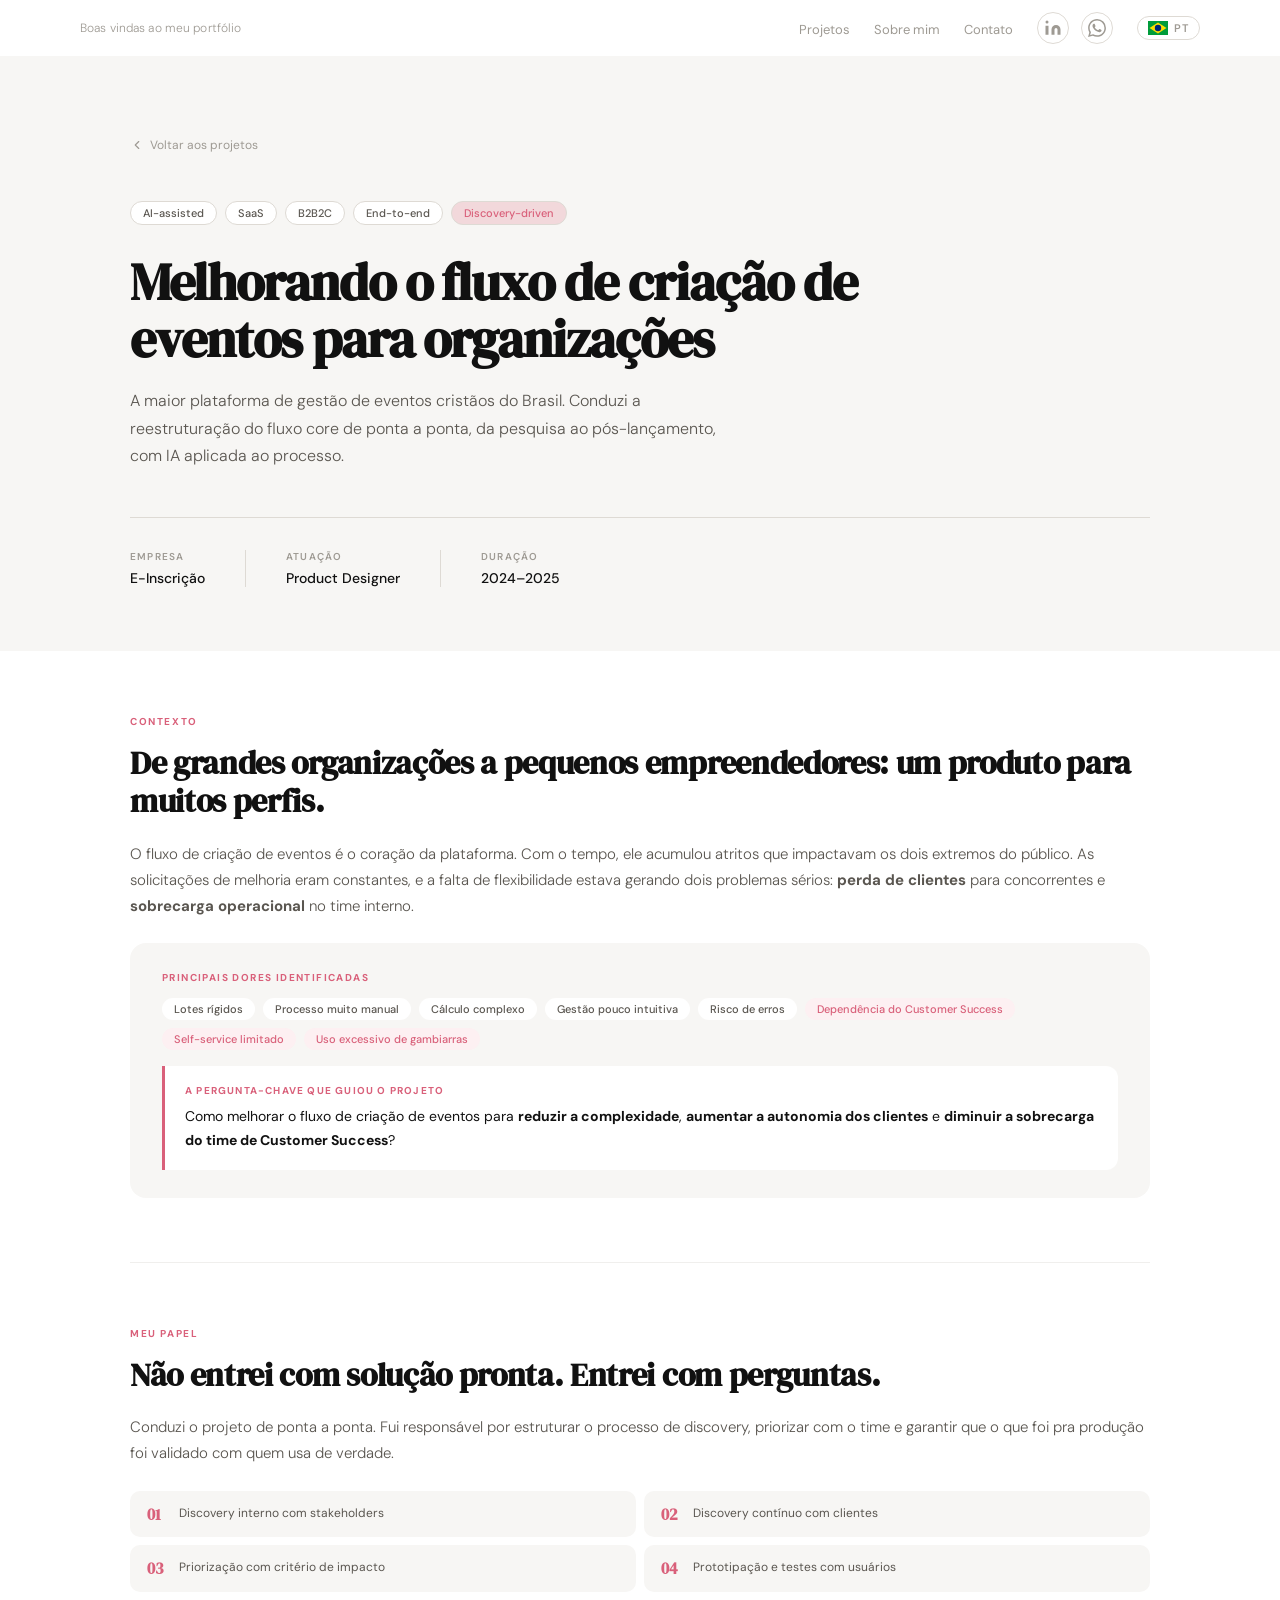
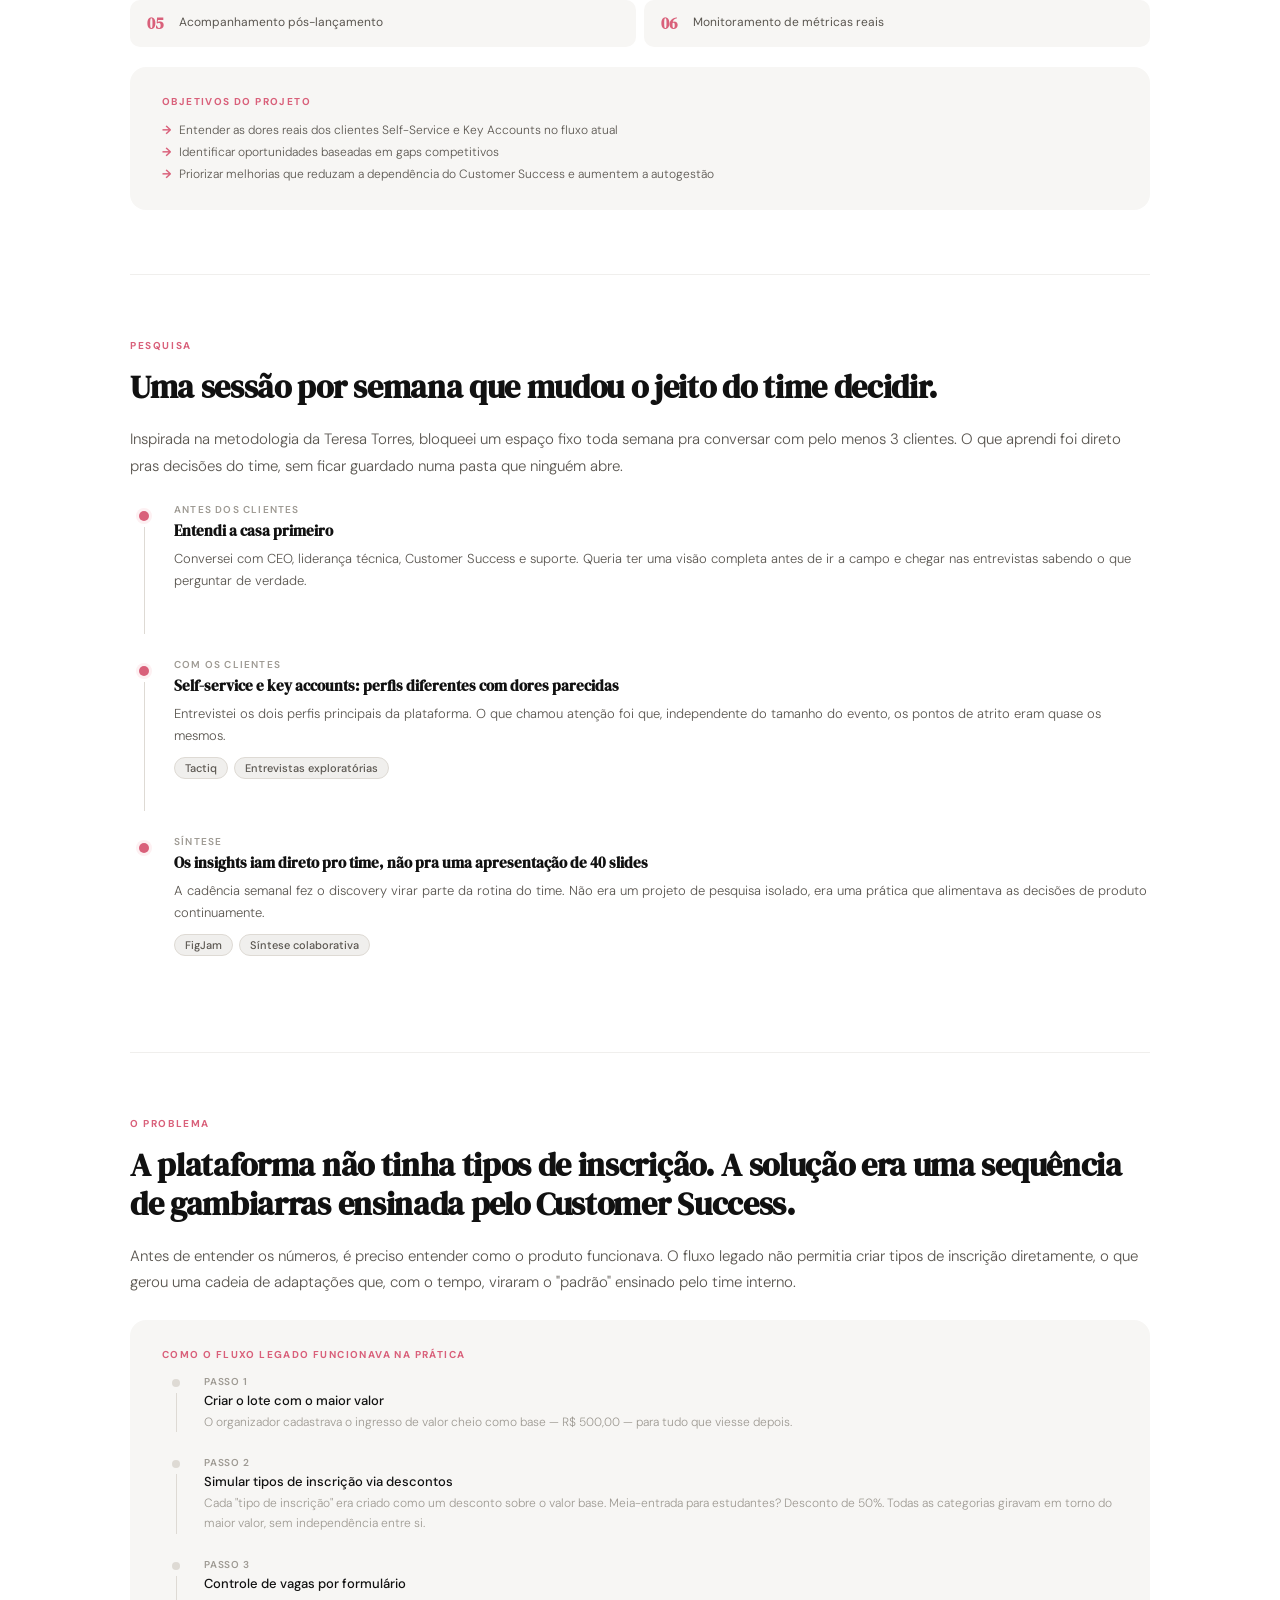
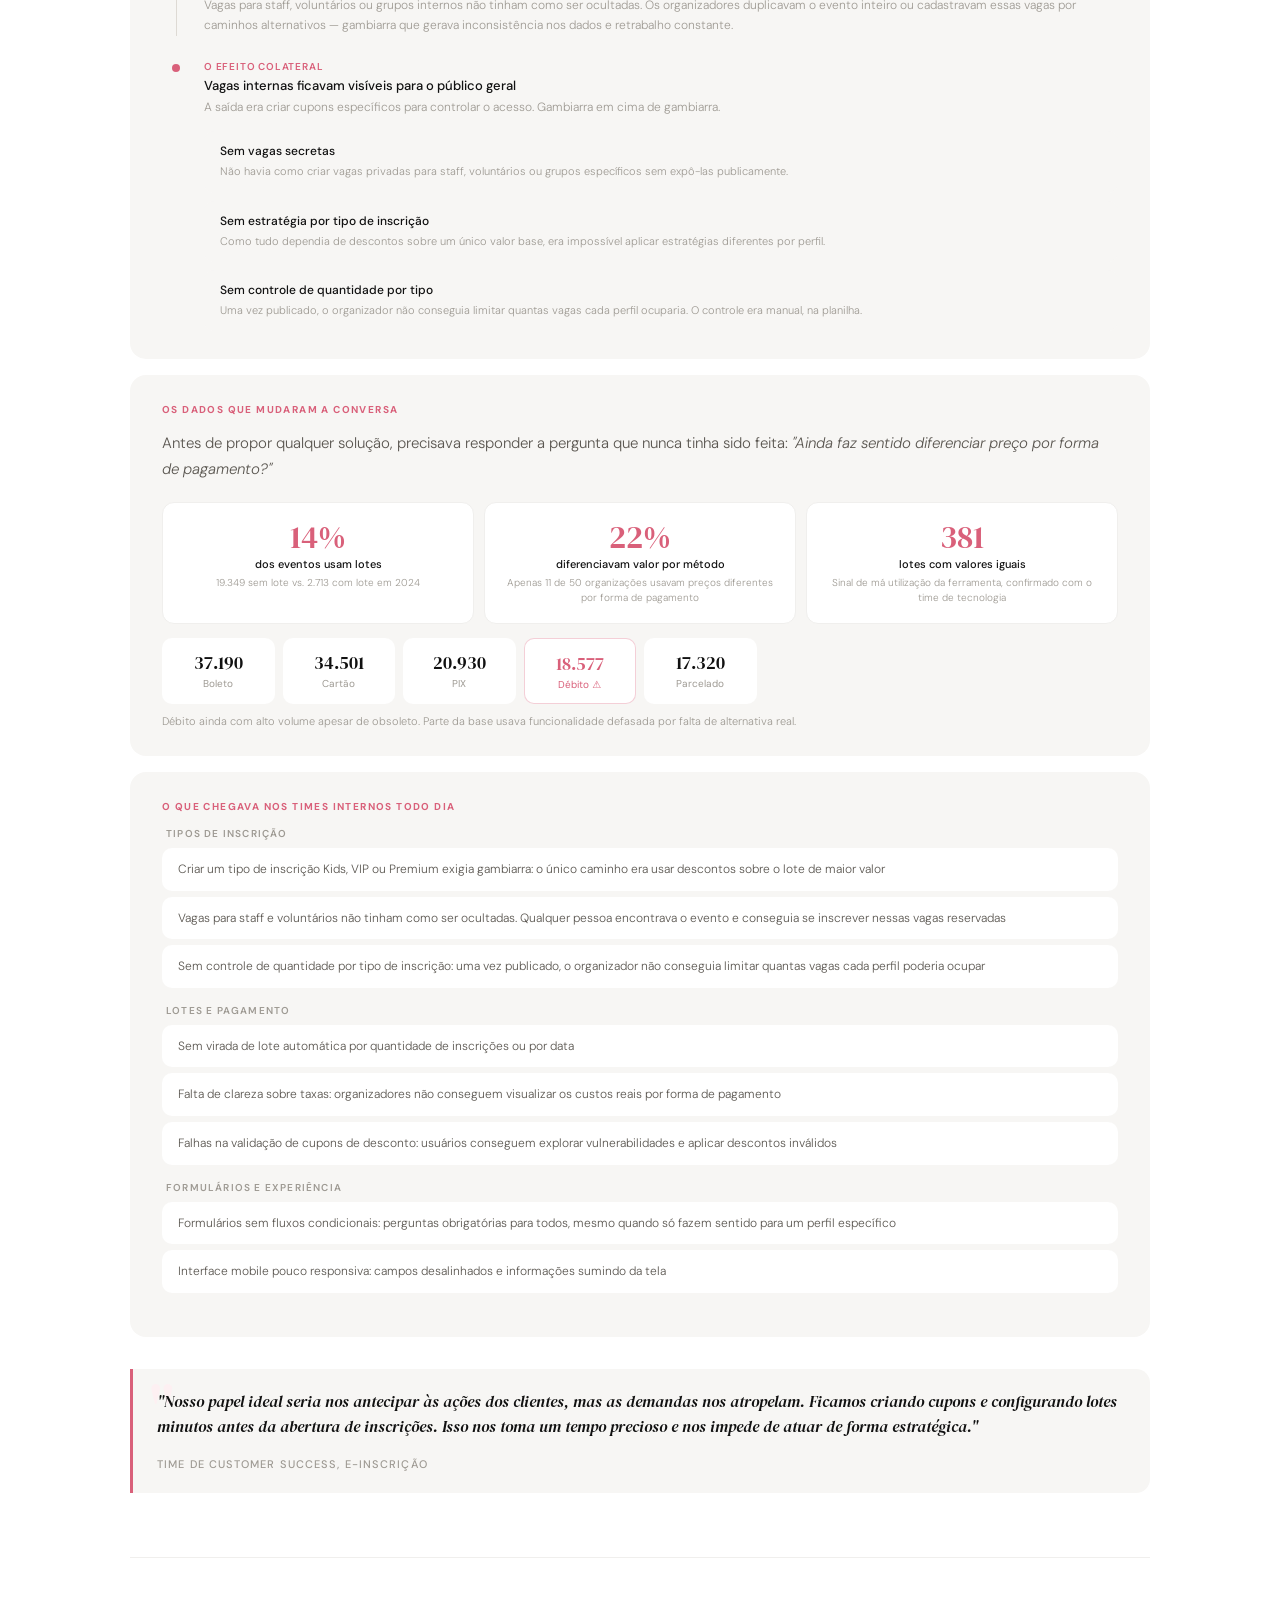
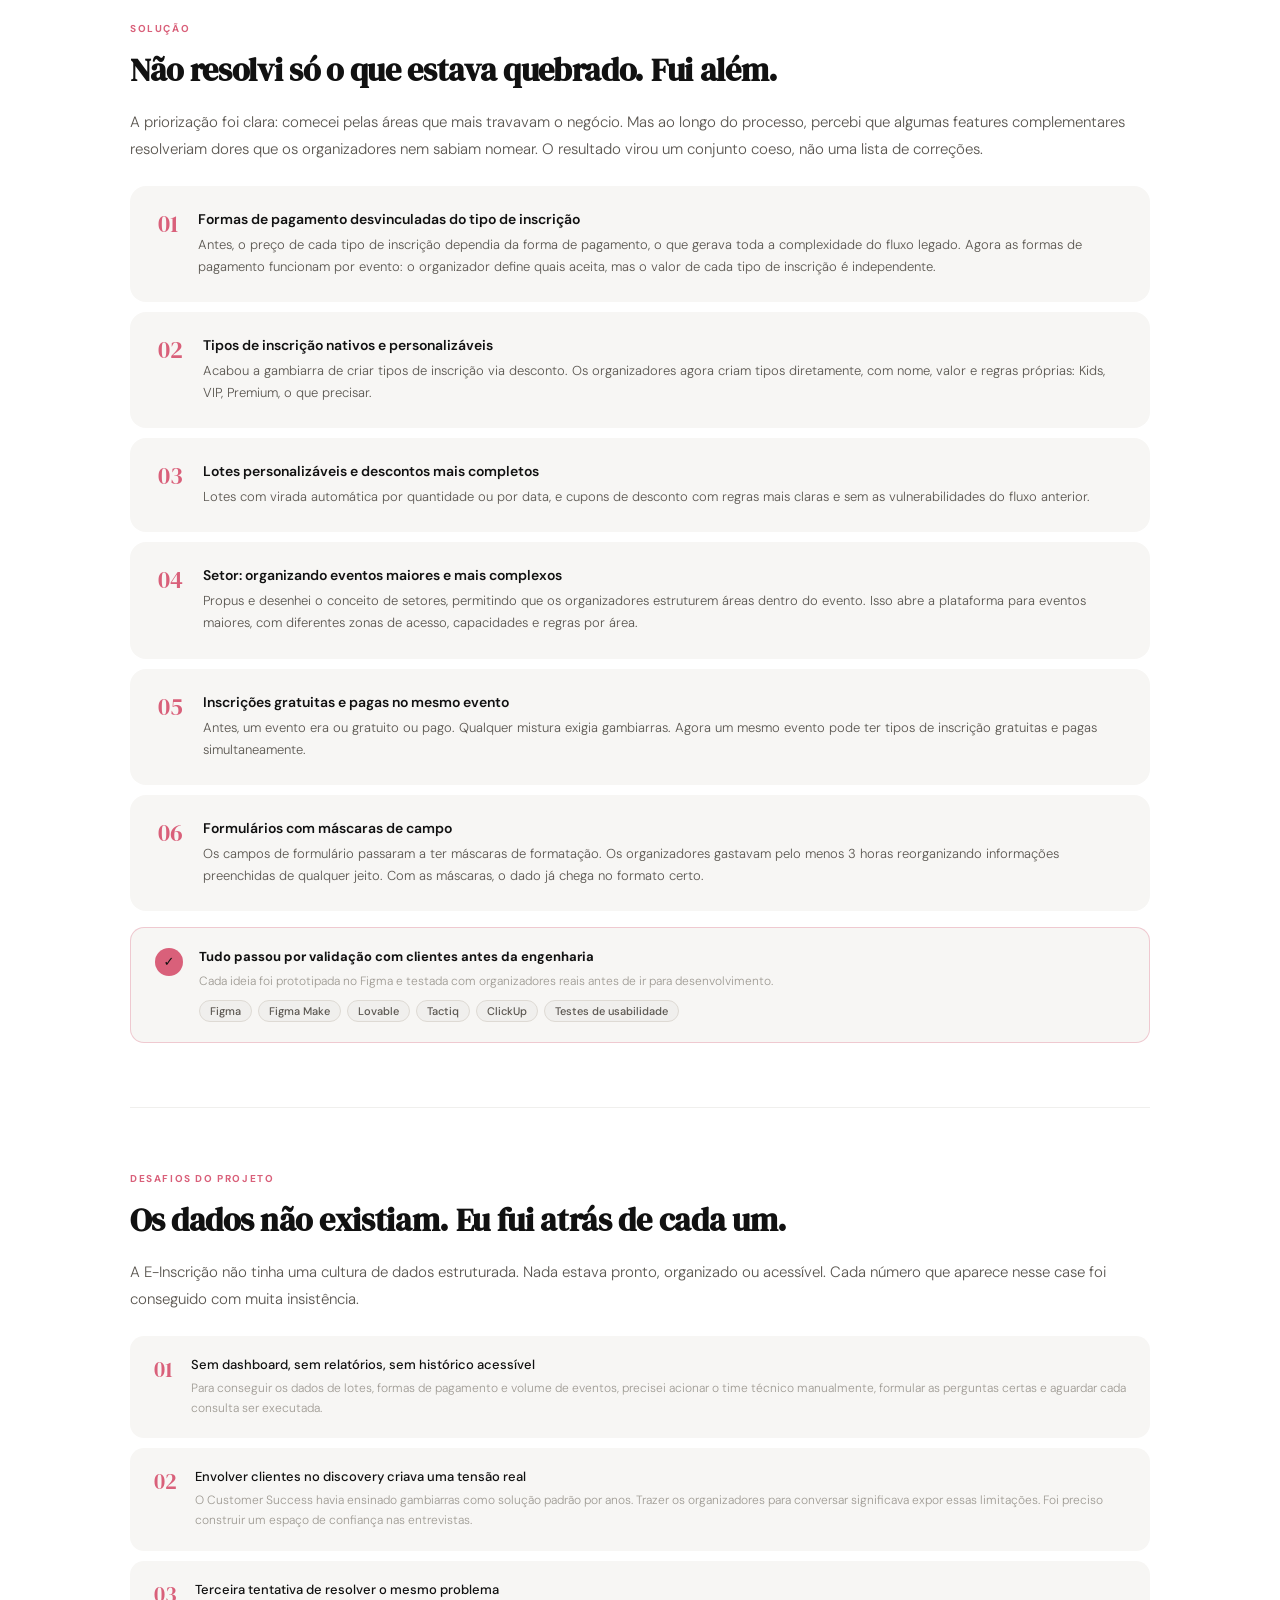
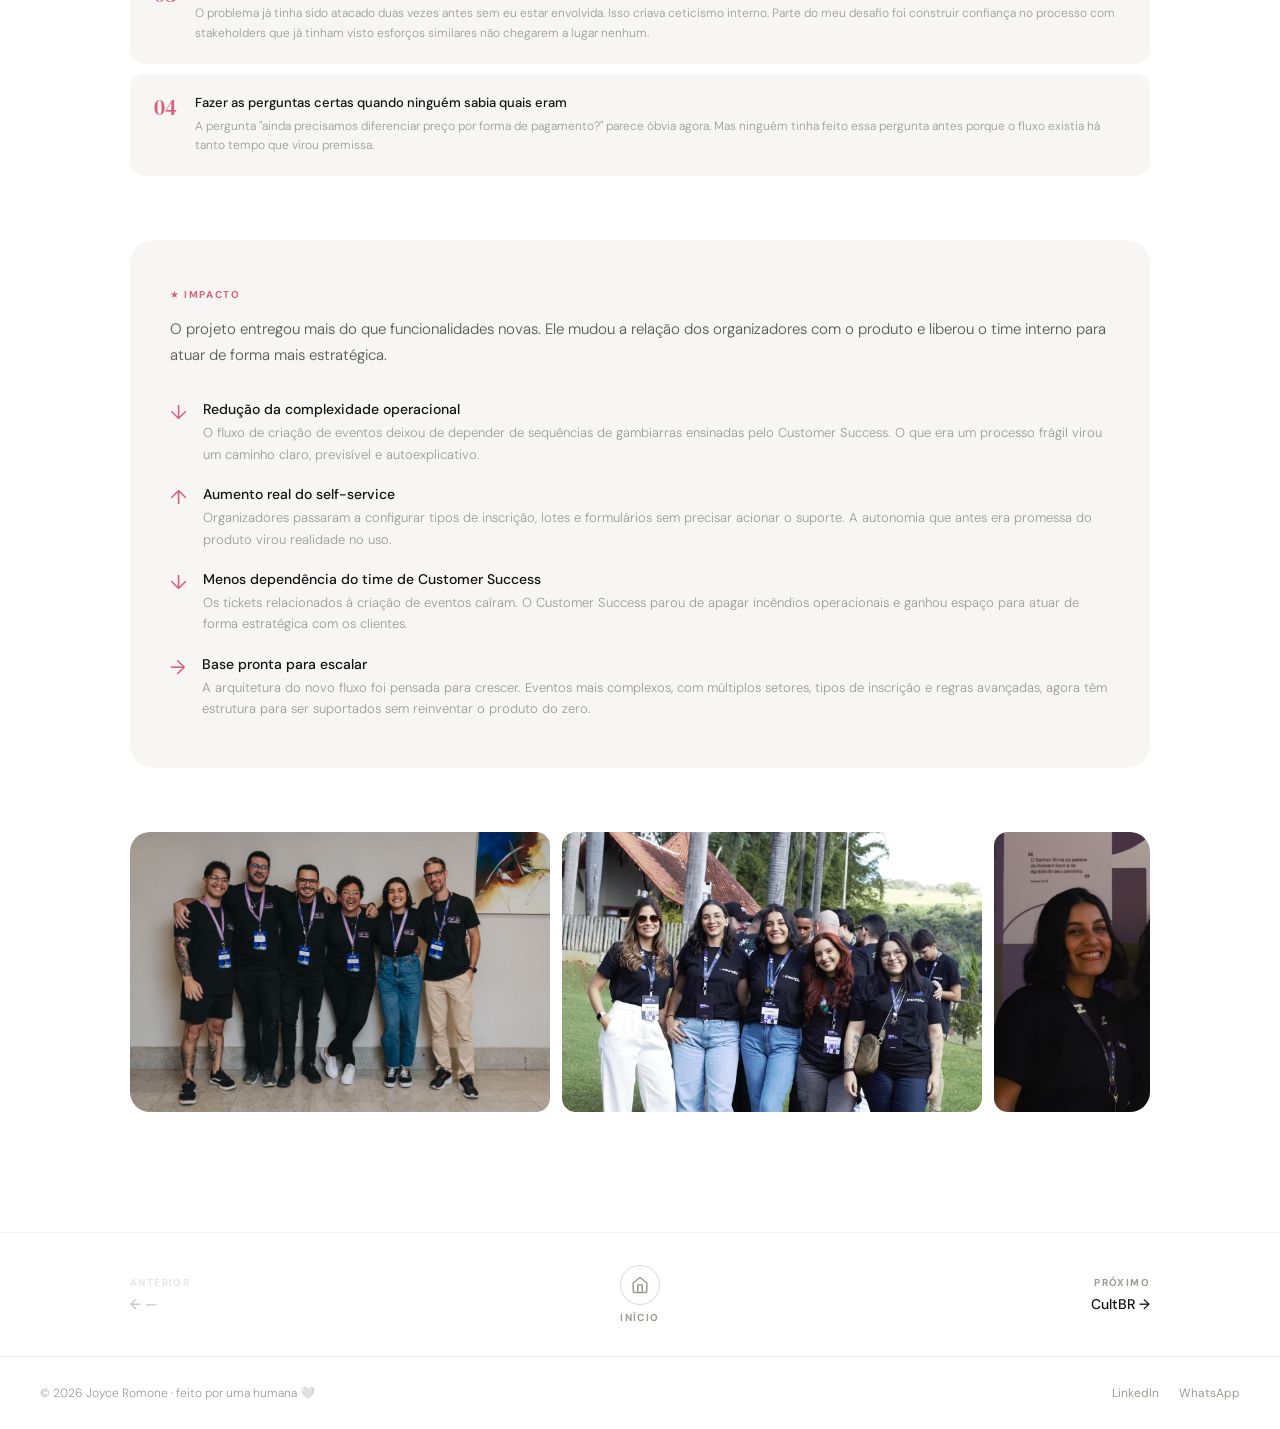
==== case-einscricao.html @ 7afa3fc8 "atualiza portfolio" ====
<!DOCTYPE html>
<html lang="pt-BR">
<head>
  <meta charset="UTF-8" />
  <meta name="viewport" content="width=device-width, initial-scale=1.0" />
  <title>E-Inscrição · Joyce Romone</title>
  <link rel="preconnect" href="https://fonts.googleapis.com" />
  <link rel="preconnect" href="https://fonts.gstatic.com" crossorigin />
  <link href="https://fonts.googleapis.com/css2?family=DM+Serif+Display:ital@0;1&family=DM+Sans:ital,opsz,wght@0,9..40,300;0,9..40,400;0,9..40,500;0,9..40,600;1,9..40,300&display=swap" rel="stylesheet" />
  <link rel="stylesheet" href="style.css" />
  <style>
    /* ══════════════════════════════
       CASE PAGE — LAYOUT DEDICADO
    ══════════════════════════════ */
    .case-page { padding-top: 56px; }

    /* Hero do case */
    .case-hero {
      background: var(--off);
      color: var(--black);
      padding: 80px 0 64px;
    }
    .case-hero__back {
      display: inline-flex;
      align-items: center;
      gap: 6px;
      font-size: 12px;
      font-weight: 400;
      color: var(--gray-3);
      margin-bottom: 48px;
      transition: color .2s;
      text-decoration: none;
    }
    .case-hero__back:hover { color: var(--black); }
    .case-hero__tags { display: flex; flex-wrap: wrap; gap: 8px; margin-bottom: 28px; }
    .case-hero__tag {
      font-size: 11px;
      font-weight: 500;
      padding: 4px 12px;
      border-radius: 100px;
      background: var(--white); border: 1px solid var(--gray-2);
      color: var(--gray-4);
    }
    .case-hero__tag--pink { background: rgba(217,96,122,.2); color: var(--pink); }
    .case-hero__title {
      font-family: 'DM Serif Display', serif;
      font-size: clamp(28px, 4.5vw, 52px);
      line-height: 1.1;
      letter-spacing: -.02em;
      color: var(--black);
      max-width: 760px;
      margin-bottom: 20px;
    }
    .case-hero__summary {
      font-size: 16px;
      font-weight: 300;
      color: var(--gray-4);
      line-height: 1.7;
      max-width: 600px;
    }
    .case-hero__meta {
      display: flex;
      gap: 0;
      margin-top: 48px;
      border-top: 1px solid var(--gray-2);
      padding-top: 32px;
    }
    .case-hero__meta-item {
      padding-right: 40px;
      margin-right: 40px;
      border-right: 1px solid var(--gray-2);
    }
    .case-hero__meta-item:last-child { border-right: none; padding-right: 0; margin-right: 0; }
    .case-hero__meta-label {
      font-size: 10px;
      font-weight: 600;
      letter-spacing: .12em;
      text-transform: uppercase;
      color: var(--gray-3);
      margin-bottom: 6px;
    }
    .case-hero__meta-value {
      font-size: 14px;
      font-weight: 500;
      color: var(--black);
    }

    /* Corpo do case */
    .case-body {
      max-width: 1100px;
      margin: 0 auto;
      padding: 0 40px 120px;
    }

    /* Blocos de conteúdo */
    .case-section {
      padding: 64px 0 0;
    }
    .case-section__label {
      font-size: 10px;
      font-weight: 700;
      letter-spacing: .16em;
      text-transform: uppercase;
      color: var(--pink);
      margin-bottom: 16px;
      display: block;
    }
    .case-section__title {
      font-family: 'DM Serif Display', serif;
      font-size: clamp(22px, 3vw, 32px);
      line-height: 1.2;
      letter-spacing: -.01em;
      color: var(--black);
      margin-bottom: 20px;
    }
    .case-section__lead {
      font-size: 15px;
      font-weight: 300;
      color: var(--gray-4);
      line-height: 1.75;
      margin-bottom: 24px;
    }

    /* Divider */
    .case-divider {
      height: 1px;
      background: var(--gray-1);
      margin: 64px 0 0;
    }

    /* Box destacado */
    .case-box {
      background: var(--off);
      border-radius: 16px;
      padding: 28px 32px;
      margin-bottom: 16px;
    }
    .case-box__label {
      font-size: 10px;
      font-weight: 700;
      letter-spacing: .14em;
      text-transform: uppercase;
      color: var(--pink);
      margin-bottom: 14px;
      display: block;
    }

    /* Tags de dores */
    .pain-tags { display: flex; flex-wrap: wrap; gap: 8px; margin-bottom: 16px; }
    .pain-tag {
      font-size: 11px;
      font-weight: 500;
      padding: 4px 12px;
      border-radius: 100px;
      background: var(--white);
      color: var(--gray-4);
    }
    .pain-tag--pink { background: var(--pink-bg); color: var(--pink); }

    /* Pergunta chave */
    .key-question {
      background: var(--white);
      border-left: 3px solid var(--pink);
      border-radius: 0 12px 12px 0;
      padding: 18px 20px;
    }
    .key-question__label {
      font-size: 10px;
      font-weight: 700;
      letter-spacing: .12em;
      text-transform: uppercase;
      color: var(--pink);
      margin-bottom: 8px;
      display: block;
    }
    .key-question__text {
      font-size: 14px;
      font-weight: 400;
      color: var(--black);
      line-height: 1.65;
    }

    /* Grid de papel/responsabilidades */
    .role-grid {
      display: grid;
      grid-template-columns: 1fr 1fr;
      gap: 8px;
      margin-bottom: 20px;
    }
    .role-item {
      background: var(--off);
      border-radius: 10px;
      padding: 12px 16px;
      display: flex;
      gap: 12px;
      align-items: flex-start;
    }
    .role-item__num {
      font-family: 'DM Serif Display', serif;
      font-size: 16px;
      color: var(--pink);
      flex-shrink: 0;
      line-height: 1.3;
    }
    .role-item__text {
      font-size: 12px;
      font-weight: 400;
      color: var(--gray-4);
      line-height: 1.5;
    }

    /* Timeline */
    .timeline { display: flex; flex-direction: column; gap: 0; }
    .timeline__item { display: grid; grid-template-columns: 28px 1fr; gap: 16px; }
    .timeline__spine { display: flex; flex-direction: column; align-items: center; }
    .timeline__dot { width: 10px; height: 10px; border-radius: 50%; background: var(--pink); flex-shrink: 0; margin-top: 4px; }
    .timeline__line { width: 1px; flex: 1; background: var(--gray-2); margin-top: 6px; margin-bottom: 0; }
    .timeline__item:last-child .timeline__line { display: none; }
    .timeline__content { padding-bottom: 32px; }
    .timeline__step { font-size: 10px; font-weight: 600; letter-spacing: .12em; text-transform: uppercase; color: var(--gray-3); margin-bottom: 6px; }
    .timeline__title { font-size: 15px; font-weight: 600; color: var(--black); margin-bottom: 8px; }
    .timeline__text { font-size: 13px; font-weight: 300; color: var(--gray-4); line-height: 1.7; margin-bottom: 10px; }

    /* Tool pills */
    .tool-pills { display: flex; flex-wrap: wrap; gap: 6px; }
    .tool-pill {
      font-size: 11px;
      font-weight: 500;
      padding: 3px 10px;
      border-radius: 100px;
      background: var(--gray-1);
      color: var(--gray-4);
    }

    /* Fluxo legado — steps */
    .flow-step { display: grid; grid-template-columns: 28px 1fr; gap: 14px; padding-bottom: 24px; }
    .flow-step__spine { display: flex; flex-direction: column; align-items: center; }
    .flow-step__dot { width: 8px; height: 8px; border-radius: 50%; background: var(--gray-2); margin-top: 4px; flex-shrink: 0; }
    .flow-step__dot--pink { background: var(--pink); }
    .flow-step__line { width: 1px; flex: 1; background: var(--gray-2); margin-top: 6px; }
    .flow-step__label { font-size: 10px; font-weight: 600; color: var(--gray-3); text-transform: uppercase; letter-spacing: .08em; margin-bottom: 4px; }
    .flow-step__label--pink { color: var(--pink); }
    .flow-step__title { font-size: 13px; font-weight: 500; color: var(--black); margin-bottom: 4px; }
    .flow-step__desc { font-size: 12px; font-weight: 300; color: var(--gray-3); line-height: 1.65; }

    /* Mini cards de limitação */
    .limit-cards { display: flex; flex-direction: column; gap: 8px; margin-top: 14px; }
    .limit-card { padding: 12px 16px; background: var(--off); border-radius: 10px; }
    .limit-card__title { font-size: 12px; font-weight: 500; color: var(--black); margin-bottom: 4px; }
    .limit-card__text { font-size: 11px; font-weight: 300; color: var(--gray-3); line-height: 1.55; }

    /* Stats */
    .stat-row { display: grid; grid-template-columns: repeat(3,1fr); gap: 10px; margin-bottom: 14px; }
    .stat-card { background: var(--white); border-radius: 12px; padding: 18px; text-align: center; }
    .stat-card__num { font-family: 'DM Serif Display', serif; font-size: 32px; color: var(--pink); margin-bottom: 4px; }
    .stat-card__label { font-size: 11px; font-weight: 500; color: var(--black); margin-bottom: 4px; }
    .stat-card__sub { font-size: 10px; font-weight: 300; color: var(--gray-3); line-height: 1.5; }

    /* Dados de pagamento */
    .payment-grid { display: grid; grid-template-columns: repeat(auto-fill, minmax(100px,1fr)); gap: 8px; margin-bottom: 10px; }
    .payment-card { padding: 12px; background: var(--white); border-radius: 10px; text-align: center; }
    .payment-card--highlight { border: 1px solid var(--pink-mid); }
    .payment-card__num { font-family: 'DM Serif Display', serif; font-size: 18px; color: var(--black); margin-bottom: 2px; }
    .payment-card--highlight .payment-card__num { color: var(--pink); }
    .payment-card__label { font-size: 10px; color: var(--gray-3); }
    .payment-card--highlight .payment-card__label { color: var(--pink); }

    /* Grupos de dores */
    .pain-group { margin-bottom: 16px; }
    .pain-group__title { font-size: 10px; font-weight: 600; letter-spacing: .12em; text-transform: uppercase; color: var(--gray-3); margin-bottom: 8px; padding-left: 4px; }
    .pain-items { display: flex; flex-direction: column; gap: 6px; }
    .pain-item { padding: 12px 16px; background: var(--white); border-radius: 10px; font-size: 12px; font-weight: 300; color: var(--gray-4); line-height: 1.55; }

    /* Quote */
    .case-quote {
      border-left: 3px solid var(--pink);
      padding: 20px 24px;
      margin: 32px 0;
      background: var(--off);
      border-radius: 0 14px 14px 0;
    }
    .case-quote__text { font-family: 'DM Serif Display', serif; font-size: 16px; font-style: italic; color: var(--black); line-height: 1.6; margin-bottom: 12px; }
    .case-quote__author { font-size: 11px; font-weight: 500; color: var(--gray-3); text-transform: uppercase; letter-spacing: .1em; }

    /* Features */
    .feature-item {
      background: var(--off);
      border-radius: 16px;
      padding: 24px 28px;
      margin-bottom: 10px;
      display: flex;
      gap: 20px;
      align-items: flex-start;
    }
    .feature-item__num {
      font-family: 'DM Serif Display', serif;
      font-size: 24px;
      color: var(--pink);
      flex-shrink: 0;
      line-height: 1;
      margin-top: 2px;
    }
    .feature-item__title { font-size: 14px; font-weight: 600; color: var(--black); margin-bottom: 6px; }
    .feature-item__desc { font-size: 13px; font-weight: 300; color: var(--gray-4); line-height: 1.7; }

    /* Desafios */
    .challenge-item {
      background: var(--off);
      border-radius: 14px;
      padding: 20px 24px;
      margin-bottom: 10px;
      display: flex;
      gap: 18px;
      align-items: flex-start;
    }
    .challenge-item__num {
      font-family: 'DM Serif Display', serif;
      font-size: 22px;
      color: var(--pink);
      flex-shrink: 0;
      line-height: 1;
      margin-top: 2px;
    }
    .challenge-item__title { font-size: 13px; font-weight: 500; color: var(--black); margin-bottom: 6px; }
    .challenge-item__desc { font-size: 12px; font-weight: 300; color: var(--gray-3); line-height: 1.65; }

    /* Validação */
    .validation-note {
      background: var(--off);
      border-radius: 14px;
      padding: 20px 24px;
      display: flex;
      gap: 16px;
      align-items: flex-start;
      margin-top: 16px;
    }
    .validation-note__icon {
      width: 28px; height: 28px;
      border-radius: 50%;
      background: var(--pink);
      color: var(--black);
      display: flex; align-items: center; justify-content: center;
      font-size: 13px; font-weight: 700;
      flex-shrink: 0;
    }

    /* Impacto — fundo escuro */
    .case-impact {
      background: var(--off);
      border-radius: 24px;
      padding: 48px 40px;
      margin-top: 64px;
    }
    .case-impact__label {
      font-size: 10px;
      font-weight: 700;
      letter-spacing: .16em;
      text-transform: uppercase;
      color: var(--pink);
      margin-bottom: 16px;
      display: block;
    }
    .case-impact__intro {
      font-size: 15px;
      font-weight: 300;
      color: var(--gray-4);
      line-height: 1.7;
      margin-bottom: 32px;
    }
    .impact-item { display: flex; gap: 16px; align-items: flex-start; margin-bottom: 20px; }
    .impact-item__arrow { color: var(--pink); font-size: 20px; flex-shrink: 0; line-height: 1; margin-top: 2px; }
    .impact-item__title { font-size: 14px; font-weight: 500; color: var(--black); margin-bottom: 4px; }
    .impact-item__desc { font-size: 13px; font-weight: 300; color: var(--gray-3); line-height: 1.65; }

    /* Marquee dentro da página */
    .case-marquee-wrap {
      margin-top: 64px;
    }
    .case-marquee-wrap .case-marquee__track {
      overflow: hidden;
      border-radius: 20px;
    }
    .case-marquee-wrap .case-marquee__inner {
      display: flex;
      width: max-content;
      gap: 0;
      animation: case-marquee-scroll 30s linear infinite;
    }
    .case-marquee-wrap .case-marquee__inner:hover { animation-play-state: paused; }
    .case-marquee-wrap .case-marquee__group {
      display: flex;
      flex-shrink: 0;
      gap: 12px;
      padding-right: 12px;
    }
    .case-marquee-wrap .case-marquee__group img {
      height: 280px;
      width: auto;
      max-width: none;
      border-radius: 14px;
      object-fit: cover;
      display: block;
      flex-shrink: 0;
      transition: transform .4s ease;
    }
    .case-marquee-wrap .case-marquee__group img:hover { transform: scale(1.04); }

    /* Placeholder de mídia */
    .media-placeholder {
      background: var(--off);
      border: 2px dashed var(--gray-2);
      border-radius: 16px;
      display: flex;
      flex-direction: column;
      align-items: center;
      justify-content: center;
      gap: 8px;
      padding: 40px 20px;
      margin-bottom: 16px;
      text-align: center;
    }
    .media-placeholder--video { padding: 56px 20px; }
    .media-placeholder__icon { font-size: 28px; color: var(--gray-3); }
    .media-placeholder__label { font-size: 13px; font-weight: 500; color: var(--gray-3); }
    .media-placeholder__sub { font-size: 11px; font-weight: 300; color: var(--gray-3); }

    /* Screen slots */
    .screen-slots { display: flex; gap: 12px; overflow-x: auto; padding-bottom: 8px; scroll-snap-type: x mandatory; scrollbar-width: none; }
    .screen-slots::-webkit-scrollbar { display: none; }
    .screen-slot {
      flex-shrink: 0;
      width: 220px;
      height: 160px;
      background: var(--off);
      border-radius: 12px;
      border: 1px dashed var(--gray-2);
      display: flex;
      align-items: center;
      justify-content: center;
      scroll-snap-align: start;
    }
    .screen-slot__num { font-family: 'DM Serif Display', serif; font-size: 20px; color: var(--gray-2); }

    /* Seção de telas */
    .screens-section { margin-bottom: 20px; }
    .screens-section__header {
      display: flex;
      align-items: center;
      gap: 10px;
      margin-bottom: 12px;
    }
    .screens-section__tag {
      font-size: 10px;
      font-weight: 700;
      letter-spacing: .12em;
      text-transform: uppercase;
      color: var(--pink);
    }
    .screens-section__sub { font-size: 10px; color: var(--gray-3); }

    /* Objetivo bullets */
    .objectives { display: flex; flex-direction: column; gap: 6px; }
    .objective { display: flex; gap: 8px; align-items: flex-start; font-size: 12px; font-weight: 300; color: var(--gray-4); }
    .objective__arrow { color: var(--pink); font-weight: 700; flex-shrink: 0; }

    /* Responsivo */
    @media (max-width: 768px) {
      .case-body {
      max-width: 1100px;
      margin: 0 auto;
      padding: 0 40px 120px;
    }
      .case-hero {
      background: var(--off);
      color: var(--black);
      padding: 80px 0 64px;
    }
      .case-hero__meta { flex-direction: column; gap: 20px; }
      .case-hero__meta-item { border-right: none; padding-right: 0; margin-right: 0; border-bottom: 1px solid var(--gray-2); padding-bottom: 20px; }
      .case-hero__meta-item:last-child { border-bottom: none; padding-bottom: 0; }
      .role-grid { grid-template-columns: 1fr; }
      .stat-row { grid-template-columns: 1fr 1fr; }
      .case-impact { padding: 32px 24px; border-radius: 16px; }
      .case-marquee-wrap .case-marquee__group img { height: 200px; }
    }
    @media (max-width: 480px) {
      .stat-row { grid-template-columns: 1fr; }
    }

    /* ── CASE NAV ── */
    .case-nav {
      border-top: 1px solid var(--gray-1);
      background: var(--white);
      padding: 32px 0;
    }
    .case-nav__inner {
      max-width: 1100px;
      margin: 0 auto;
      padding: 0 40px;
      display: grid;
      grid-template-columns: 1fr auto 1fr;
      align-items: center;
      gap: 24px;
    }
    .case-nav__item {
      display: flex;
      flex-direction: column;
      gap: 6px;
      text-decoration: none;
    }
    .case-nav__item--prev { align-items: flex-start; }
    .case-nav__item--next { align-items: flex-end; }
    .case-nav__item--disabled { pointer-events: none; opacity: .25; }
    .case-nav__label {
      font-size: 10px;
      font-weight: 700;
      letter-spacing: .14em;
      text-transform: uppercase;
      color: var(--gray-3);
    }
    .case-nav__title {
      font-size: 14px;
      font-weight: 500;
      color: var(--black);
      transition: color .2s;
    }
    .case-nav__item:hover .case-nav__title { color: var(--pink); }
    .case-nav__home {
      display: flex;
      flex-direction: column;
      align-items: center;
      gap: 6px;
      text-decoration: none;
    }
    .case-nav__home-icon {
      width: 40px;
      height: 40px;
      border-radius: 50%;
      border: 1px solid var(--gray-2);
      display: flex;
      align-items: center;
      justify-content: center;
      color: var(--gray-3);
      transition: border-color .2s, color .2s;
    }
    .case-nav__home:hover .case-nav__home-icon {
      border-color: var(--pink);
      color: var(--pink);
    }
    .case-nav__home-label {
      font-size: 10px;
      font-weight: 700;
      letter-spacing: .14em;
      text-transform: uppercase;
      color: var(--gray-3);
    }
    @media (max-width: 600px) {
      .case-nav__inner { padding: 0 24px; gap: 12px; }
      .case-nav__title { font-size: 12px; }
    }

  </style>
</head>
<body class="case-page">

  <!-- NAV -->
  <nav class="nav scrolled" id="nav">
    <div class="nav__inner">
      <span class="nav__greeting" data-i18n="nav.greeting">Boas vindas ao meu portfólio</span>
      <div class="nav__right">
        <ul class="nav__links">
          <li><a href="index.html#projects" data-i18n="nav.projects">Projetos</a></li>
          <li><a href="index.html#about" data-i18n="nav.about">Sobre mim</a></li>
          <li><a href="contato.html" data-i18n="nav.contact">Contato</a></li>
        </ul>
        <div class="nav__icons">
          <a href="https://www.linkedin.com/in/joyromone/" target="_blank" class="nav__icon-link" aria-label="LinkedIn">
            <svg width="18" height="18" viewBox="0 0 24 24" fill="currentColor"><path d="M16 8a6 6 0 0 1 6 6v7h-4v-7a2 2 0 0 0-2-2 2 2 0 0 0-2 2v7h-4v-7a6 6 0 0 1 6-6z"/><rect x="2" y="9" width="4" height="12"/><circle cx="4" cy="4" r="2"/></svg>
          </a>
          <a href="https://api.whatsapp.com/send?phone=555582996967877" target="_blank" class="nav__icon-link" aria-label="WhatsApp">
            <svg width="18" height="18" viewBox="0 0 24 24" fill="currentColor"><path d="M17.472 14.382c-.297-.149-1.758-.867-2.03-.967-.273-.099-.471-.148-.67.15-.197.297-.767.966-.94 1.164-.173.199-.347.223-.644.075-.297-.15-1.255-.463-2.39-1.475-.883-.788-1.48-1.761-1.653-2.059-.173-.297-.018-.458.13-.606.134-.133.298-.347.446-.52.149-.174.198-.298.298-.497.099-.198.05-.371-.025-.52-.075-.149-.669-1.612-.916-2.207-.242-.579-.487-.5-.669-.51-.173-.008-.371-.01-.57-.01-.198 0-.52.074-.792.372-.272.297-1.04 1.016-1.04 2.479 0 1.462 1.065 2.875 1.213 3.074.149.198 2.096 3.2 5.077 4.487.709.306 1.262.489 1.694.625.712.227 1.36.195 1.871.118.571-.085 1.758-.719 2.006-1.413.248-.694.248-1.289.173-1.413-.074-.124-.272-.198-.57-.347m-5.421 7.403h-.004a9.87 9.87 0 0 1-5.031-1.378l-.361-.214-3.741.982.998-3.648-.235-.374a9.86 9.86 0 0 1-1.51-5.26c.001-5.45 4.436-9.884 9.888-9.884 2.64 0 5.122 1.03 6.988 2.898a9.825 9.825 0 0 1 2.893 6.994c-.003 5.45-4.437 9.884-9.885 9.884m8.413-18.297A11.815 11.815 0 0 0 12.05 0C5.495 0 .16 5.335.157 11.892c0 2.096.547 4.142 1.588 5.945L.057 24l6.305-1.654a11.882 11.882 0 0 0 5.683 1.448h.005c6.554 0 11.89-5.335 11.893-11.893a11.821 11.821 0 0 0-3.48-8.413z"/></svg>
          </a>
        </div>
        <button class="nav__hamburger" id="navHamburger" aria-label="Menu" onclick="toggleMobileMenu()">
          <span></span><span></span><span></span>
        </button>
        <div class="nav__lang" id="langToggle">
          <span class="nav__lang-current">
            <svg width="20" height="14" viewBox="0 0 20 14" xmlns="http://www.w3.org/2000/svg"><rect width="20" height="14" fill="#009c3b"/><polygon points="10,1.5 18.5,7 10,12.5 1.5,7" fill="#fedf00"/><circle cx="10" cy="7" r="3.2" fill="#002776"/></svg>
            <span>PT</span>
          </span>
          <div class="nav__lang-dropdown" id="langDropdown">
            <button class="nav__lang-option nav__lang-option--active" data-lang="pt"><svg width="20" height="14" viewBox="0 0 24 16" xmlns="http://www.w3.org/2000/svg"><rect width="24" height="16" fill="#009c3b"/><polygon points="12,1.5 22,8 12,14.5 2,8" fill="#fedf00"/><circle cx="12" cy="8" r="3.8" fill="#002776"/></svg><span>PT</span></button>
            <button class="nav__lang-option" data-lang="en"><svg width="20" height="14" viewBox="0 0 24 16" xmlns="http://www.w3.org/2000/svg"><rect width="24" height="16" fill="#012169"/><line x1="0" y1="0" x2="24" y2="16" stroke="white" stroke-width="2.5"/><line x1="24" y1="0" x2="0" y2="16" stroke="white" stroke-width="2.5"/><line x1="0" y1="0" x2="24" y2="16" stroke="#C8102E" stroke-width="1.5"/><line x1="24" y1="0" x2="0" y2="16" stroke="#C8102E" stroke-width="1.5"/><rect x="10" y="0" width="4" height="16" fill="white"/><rect x="0" y="6" width="24" height="4" fill="white"/><rect x="11" y="0" width="2" height="16" fill="#C8102E"/><rect x="0" y="7" width="24" height="2" fill="#C8102E"/></svg><span>EN</span></button>
            <button class="nav__lang-option" data-lang="es"><svg width="20" height="14" viewBox="0 0 24 16" xmlns="http://www.w3.org/2000/svg"><rect width="24" height="16" fill="#c60b1e"/><rect y="3.5" width="24" height="9" fill="#ffc400"/></svg><span>ES</span></button>
          </div>
        </div>
      </div>
    </div>
  </nav>

  <!-- MOBILE MENU -->
  <div class="mobile-menu" id="mobileMenu">
    <div class="mobile-menu__inner">
      <nav class="mobile-menu__nav">
        <a href="index.html#projects" class="mobile-menu__link" onclick="closeMobileMenu()">Projetos</a>
        <a href="index.html#about" class="mobile-menu__link" onclick="closeMobileMenu()">Sobre mim</a>
        <a href="contato.html" class="mobile-menu__link">Contato</a>
      </nav>
      <div class="mobile-menu__social">
        <a href="https://www.linkedin.com/in/joyromone/" target="_blank" class="mobile-menu__social-link">LinkedIn</a>
        <a href="https://api.whatsapp.com/send?phone=555582996967877" target="_blank" class="mobile-menu__social-link">WhatsApp</a>
      </div>
    </div>
  </div>

  <!-- ══ HERO ══ -->
  <section class="case-hero">
    <div class="container">
      <a href="index.html" class="case-hero__back">
        <svg width="14" height="14" viewBox="0 0 24 24" fill="none" stroke="currentColor" stroke-width="2" stroke-linecap="round" stroke-linejoin="round"><polyline points="15 18 9 12 15 6"/></svg>
        Voltar aos projetos
      </a>
      <div class="case-hero__tags">
        <span class="case-hero__tag">AI-assisted</span>
        <span class="case-hero__tag">SaaS</span>
        <span class="case-hero__tag">B2B2C</span>
        <span class="case-hero__tag">End-to-end</span>
        <span class="case-hero__tag case-hero__tag--pink">Discovery-driven</span>
      </div>
      <h1 class="case-hero__title">Melhorando o fluxo de criação de eventos para organizações</h1>
      <p class="case-hero__summary">A maior plataforma de gestão de eventos cristãos do Brasil. Conduzi a reestruturação do fluxo core de ponta a ponta, da pesquisa ao pós-lançamento, com IA aplicada ao processo.</p>
      <div class="case-hero__meta">
        <div class="case-hero__meta-item">
          <div class="case-hero__meta-label">Empresa</div>
          <div class="case-hero__meta-value">E-Inscrição</div>
        </div>
        <div class="case-hero__meta-item">
          <div class="case-hero__meta-label">Atuação</div>
          <div class="case-hero__meta-value">Product Designer</div>
        </div>
        <div class="case-hero__meta-item">
          <div class="case-hero__meta-label">Duração</div>
          <div class="case-hero__meta-value">2024–2025</div>
        </div>
      </div>
    </div>
  </section>

  <!-- ══ CORPO ══ -->
  <div class="case-body">

    <!-- CONTEXTO -->
    <div class="case-section">
      <span class="case-section__label">Contexto</span>
      <h2 class="case-section__title">De grandes organizações a pequenos empreendedores: um produto para muitos perfis.</h2>
      <p class="case-section__lead">O fluxo de criação de eventos é o coração da plataforma. Com o tempo, ele acumulou atritos que impactavam os dois extremos do público. As solicitações de melhoria eram constantes, e a falta de flexibilidade estava gerando dois problemas sérios: <strong>perda de clientes</strong> para concorrentes e <strong>sobrecarga operacional</strong> no time interno.</p>

      <div class="case-box">
        <span class="case-box__label">Principais dores identificadas</span>
        <div class="pain-tags">
          <span class="pain-tag">Lotes rígidos</span>
          <span class="pain-tag">Processo muito manual</span>
          <span class="pain-tag">Cálculo complexo</span>
          <span class="pain-tag">Gestão pouco intuitiva</span>
          <span class="pain-tag">Risco de erros</span>
          <span class="pain-tag pain-tag--pink">Dependência do Customer Success</span>
          <span class="pain-tag pain-tag--pink">Self-service limitado</span>
          <span class="pain-tag pain-tag--pink">Uso excessivo de gambiarras</span>
        </div>
        <div class="key-question">
          <span class="key-question__label">A pergunta-chave que guiou o projeto</span>
          <p class="key-question__text">Como melhorar o fluxo de criação de eventos para <strong>reduzir a complexidade</strong>, <strong>aumentar a autonomia dos clientes</strong> e <strong>diminuir a sobrecarga do time de Customer Success</strong>?</p>
        </div>
      </div>
    </div>

    <div class="case-divider"></div>

    <!-- MEU PAPEL -->
    <div class="case-section">
      <span class="case-section__label">Meu papel</span>
      <h2 class="case-section__title">Não entrei com solução pronta. Entrei com perguntas.</h2>
      <p class="case-section__lead">Conduzi o projeto de ponta a ponta. Fui responsável por estruturar o processo de discovery, priorizar com o time e garantir que o que foi pra produção foi validado com quem usa de verdade.</p>
      <div class="role-grid">
        <div class="role-item"><span class="role-item__num">01</span><span class="role-item__text">Discovery interno com stakeholders</span></div>
        <div class="role-item"><span class="role-item__num">02</span><span class="role-item__text">Discovery contínuo com clientes</span></div>
        <div class="role-item"><span class="role-item__num">03</span><span class="role-item__text">Priorização com critério de impacto</span></div>
        <div class="role-item"><span class="role-item__num">04</span><span class="role-item__text">Prototipação e testes com usuários</span></div>
        <div class="role-item"><span class="role-item__num">05</span><span class="role-item__text">Acompanhamento pós-lançamento</span></div>
        <div class="role-item"><span class="role-item__num">06</span><span class="role-item__text">Monitoramento de métricas reais</span></div>
      </div>
      <div class="case-box">
        <span class="case-box__label">Objetivos do projeto</span>
        <div class="objectives">
          <div class="objective"><span class="objective__arrow">→</span>Entender as dores reais dos clientes Self-Service e Key Accounts no fluxo atual</div>
          <div class="objective"><span class="objective__arrow">→</span>Identificar oportunidades baseadas em gaps competitivos</div>
          <div class="objective"><span class="objective__arrow">→</span>Priorizar melhorias que reduzam a dependência do Customer Success e aumentem a autogestão</div>
        </div>
      </div>
    </div>

    <div class="case-divider"></div>

    <!-- PESQUISA -->
    <div class="case-section">
      <span class="case-section__label">Pesquisa</span>
      <h2 class="case-section__title">Uma sessão por semana que mudou o jeito do time decidir.</h2>
      <p class="case-section__lead">Inspirada na metodologia da Teresa Torres, bloqueei um espaço fixo toda semana pra conversar com pelo menos 3 clientes. O que aprendi foi direto pras decisões do time, sem ficar guardado numa pasta que ninguém abre.</p>
      <div class="timeline">
        <div class="timeline__item">
          <div class="timeline__spine"><div class="timeline__dot"></div><div class="timeline__line"></div></div>
          <div class="timeline__content">
            <div class="timeline__step">Antes dos clientes</div>
            <div class="timeline__title">Entendi a casa primeiro</div>
            <p class="timeline__text">Conversei com CEO, liderança técnica, Customer Success e suporte. Queria ter uma visão completa antes de ir a campo e chegar nas entrevistas sabendo o que perguntar de verdade.</p>
          </div>
        </div>
        <div class="timeline__item">
          <div class="timeline__spine"><div class="timeline__dot"></div><div class="timeline__line"></div></div>
          <div class="timeline__content">
            <div class="timeline__step">Com os clientes</div>
            <div class="timeline__title">Self-service e key accounts: perfis diferentes com dores parecidas</div>
            <p class="timeline__text">Entrevistei os dois perfis principais da plataforma. O que chamou atenção foi que, independente do tamanho do evento, os pontos de atrito eram quase os mesmos.</p>
            <div class="tool-pills"><span class="tool-pill">Tactiq</span><span class="tool-pill">Entrevistas exploratórias</span></div>
          </div>
        </div>
        <div class="timeline__item">
          <div class="timeline__spine"><div class="timeline__dot"></div></div>
          <div class="timeline__content">
            <div class="timeline__step">Síntese</div>
            <div class="timeline__title">Os insights iam direto pro time, não pra uma apresentação de 40 slides</div>
            <p class="timeline__text">A cadência semanal fez o discovery virar parte da rotina do time. Não era um projeto de pesquisa isolado, era uma prática que alimentava as decisões de produto continuamente.</p>
            <div class="tool-pills"><span class="tool-pill">FigJam</span><span class="tool-pill">Síntese colaborativa</span></div>
          </div>
        </div>
      </div>
    </div>

    <div class="case-divider"></div>

    <!-- O PROBLEMA -->
    <div class="case-section">
      <span class="case-section__label">O problema</span>
      <h2 class="case-section__title">A plataforma não tinha tipos de inscrição. A solução era uma sequência de gambiarras ensinada pelo Customer Success.</h2>
      <p class="case-section__lead">Antes de entender os números, é preciso entender como o produto funcionava. O fluxo legado não permitia criar tipos de inscrição diretamente, o que gerou uma cadeia de adaptações que, com o tempo, viraram o "padrão" ensinado pelo time interno.</p>

      <div class="case-box">
        <span class="case-box__label">Como o fluxo legado funcionava na prática</span>
        <div class="flow-step">
          <div class="flow-step__spine"><div class="flow-step__dot"></div><div class="flow-step__line"></div></div>
          <div><div class="flow-step__label">Passo 1</div><p class="flow-step__title">Criar o lote com o maior valor</p><p class="flow-step__desc">O organizador cadastrava o ingresso de valor cheio como base — R$ 500,00 — para tudo que viesse depois.</p></div>
        </div>
        <div class="flow-step">
          <div class="flow-step__spine"><div class="flow-step__dot"></div><div class="flow-step__line"></div></div>
          <div><div class="flow-step__label">Passo 2</div><p class="flow-step__title">Simular tipos de inscrição via descontos</p><p class="flow-step__desc">Cada "tipo de inscrição" era criado como um desconto sobre o valor base. Meia-entrada para estudantes? Desconto de 50%. Todas as categorias giravam em torno do maior valor, sem independência entre si.</p></div>
        </div>
        <div class="flow-step">
          <div class="flow-step__spine"><div class="flow-step__dot"></div><div class="flow-step__line"></div></div>
          <div><div class="flow-step__label">Passo 3</div><p class="flow-step__title">Controle de vagas por formulário</p><p class="flow-step__desc">Vagas para staff, voluntários ou grupos internos não tinham como ser ocultadas. Os organizadores duplicavam o evento inteiro ou cadastravam essas vagas por caminhos alternativos — gambiarra que gerava inconsistência nos dados e retrabalho constante.</p></div>
        </div>
        <div class="flow-step" style="padding-bottom:0;">
          <div class="flow-step__spine"><div class="flow-step__dot flow-step__dot--pink"></div></div>
          <div>
            <div class="flow-step__label flow-step__label--pink">O efeito colateral</div>
            <p class="flow-step__title">Vagas internas ficavam visíveis para o público geral</p>
            <p class="flow-step__desc">A saída era criar cupons específicos para controlar o acesso. Gambiarra em cima de gambiarra.</p>
            <div class="limit-cards">
              <div class="limit-card"><p class="limit-card__title">Sem vagas secretas</p><p class="limit-card__text">Não havia como criar vagas privadas para staff, voluntários ou grupos específicos sem expô-las publicamente.</p></div>
              <div class="limit-card"><p class="limit-card__title">Sem estratégia por tipo de inscrição</p><p class="limit-card__text">Como tudo dependia de descontos sobre um único valor base, era impossível aplicar estratégias diferentes por perfil.</p></div>
              <div class="limit-card"><p class="limit-card__title">Sem controle de quantidade por tipo</p><p class="limit-card__text">Uma vez publicado, o organizador não conseguia limitar quantas vagas cada perfil ocuparia. O controle era manual, na planilha.</p></div>
            </div>
          </div>
        </div>
      </div>

      <div class="case-box">
        <span class="case-box__label">Os dados que mudaram a conversa</span>
        <p class="case-section__lead" style="margin-bottom:20px;">Antes de propor qualquer solução, precisava responder a pergunta que nunca tinha sido feita: <em>"Ainda faz sentido diferenciar preço por forma de pagamento?"</em></p>
        <div class="stat-row">
          <div class="stat-card"><div class="stat-card__num">14%</div><div class="stat-card__label">dos eventos usam lotes</div><div class="stat-card__sub">19.349 sem lote vs. 2.713 com lote em 2024</div></div>
          <div class="stat-card"><div class="stat-card__num">22%</div><div class="stat-card__label">diferenciavam valor por método</div><div class="stat-card__sub">Apenas 11 de 50 organizações usavam preços diferentes por forma de pagamento</div></div>
          <div class="stat-card"><div class="stat-card__num">381</div><div class="stat-card__label">lotes com valores iguais</div><div class="stat-card__sub">Sinal de má utilização da ferramenta, confirmado com o time de tecnologia</div></div>
        </div>
        <div class="payment-grid">
          <div class="payment-card"><div class="payment-card__num">37.190</div><div class="payment-card__label">Boleto</div></div>
          <div class="payment-card"><div class="payment-card__num">34.501</div><div class="payment-card__label">Cartão</div></div>
          <div class="payment-card"><div class="payment-card__num">20.930</div><div class="payment-card__label">PIX</div></div>
          <div class="payment-card payment-card--highlight"><div class="payment-card__num">18.577</div><div class="payment-card__label">Débito ⚠</div></div>
          <div class="payment-card"><div class="payment-card__num">17.320</div><div class="payment-card__label">Parcelado</div></div>
        </div>
        <p style="font-size:11px; font-weight:300; color:var(--gray-3);">Débito ainda com alto volume apesar de obsoleto. Parte da base usava funcionalidade defasada por falta de alternativa real.</p>
      </div>

      <div class="case-box">
        <span class="case-box__label">O que chegava nos times internos todo dia</span>
        <div class="pain-group"><div class="pain-group__title">Tipos de inscrição</div><div class="pain-items"><div class="pain-item">Criar um tipo de inscrição Kids, VIP ou Premium exigia gambiarra: o único caminho era usar descontos sobre o lote de maior valor</div><div class="pain-item">Vagas para staff e voluntários não tinham como ser ocultadas. Qualquer pessoa encontrava o evento e conseguia se inscrever nessas vagas reservadas</div><div class="pain-item">Sem controle de quantidade por tipo de inscrição: uma vez publicado, o organizador não conseguia limitar quantas vagas cada perfil poderia ocupar</div></div></div>
        <div class="pain-group"><div class="pain-group__title">Lotes e pagamento</div><div class="pain-items"><div class="pain-item">Sem virada de lote automática por quantidade de inscrições ou por data</div><div class="pain-item">Falta de clareza sobre taxas: organizadores não conseguem visualizar os custos reais por forma de pagamento</div><div class="pain-item">Falhas na validação de cupons de desconto: usuários conseguem explorar vulnerabilidades e aplicar descontos inválidos</div></div></div>
        <div class="pain-group"><div class="pain-group__title">Formulários e experiência</div><div class="pain-items"><div class="pain-item">Formulários sem fluxos condicionais: perguntas obrigatórias para todos, mesmo quando só fazem sentido para um perfil específico</div><div class="pain-item">Interface mobile pouco responsiva: campos desalinhados e informações sumindo da tela</div></div></div>
      </div>

      <div class="case-quote">
        <p class="case-quote__text">"Nosso papel ideal seria nos antecipar às ações dos clientes, mas as demandas nos atropelam. Ficamos criando cupons e configurando lotes minutos antes da abertura de inscrições. Isso nos toma um tempo precioso e nos impede de atuar de forma estratégica."</p>
        <span class="case-quote__author">Time de Customer Success, E-Inscrição</span>
      </div>
    </div>

    <div class="case-divider"></div>

    <!-- SOLUÇÃO -->
    <div class="case-section">
      <span class="case-section__label">Solução</span>
      <h2 class="case-section__title">Não resolvi só o que estava quebrado. Fui além.</h2>
      <p class="case-section__lead">A priorização foi clara: comecei pelas áreas que mais travavam o negócio. Mas ao longo do processo, percebi que algumas features complementares resolveriam dores que os organizadores nem sabiam nomear. O resultado virou um conjunto coeso, não uma lista de correções.</p>

      <div class="feature-item"><span class="feature-item__num">01</span><div><p class="feature-item__title">Formas de pagamento desvinculadas do tipo de inscrição</p><p class="feature-item__desc">Antes, o preço de cada tipo de inscrição dependia da forma de pagamento, o que gerava toda a complexidade do fluxo legado. Agora as formas de pagamento funcionam por evento: o organizador define quais aceita, mas o valor de cada tipo de inscrição é independente.</p></div></div>
      <div class="feature-item"><span class="feature-item__num">02</span><div><p class="feature-item__title">Tipos de inscrição nativos e personalizáveis</p><p class="feature-item__desc">Acabou a gambiarra de criar tipos de inscrição via desconto. Os organizadores agora criam tipos diretamente, com nome, valor e regras próprias: Kids, VIP, Premium, o que precisar.</p></div></div>
      <div class="feature-item"><span class="feature-item__num">03</span><div><p class="feature-item__title">Lotes personalizáveis e descontos mais completos</p><p class="feature-item__desc">Lotes com virada automática por quantidade ou por data, e cupons de desconto com regras mais claras e sem as vulnerabilidades do fluxo anterior.</p></div></div>
      <div class="feature-item"><span class="feature-item__num">04</span><div><p class="feature-item__title">Setor: organizando eventos maiores e mais complexos</p><p class="feature-item__desc">Propus e desenhei o conceito de setores, permitindo que os organizadores estruturem áreas dentro do evento. Isso abre a plataforma para eventos maiores, com diferentes zonas de acesso, capacidades e regras por área.</p></div></div>
      <div class="feature-item"><span class="feature-item__num">05</span><div><p class="feature-item__title">Inscrições gratuitas e pagas no mesmo evento</p><p class="feature-item__desc">Antes, um evento era ou gratuito ou pago. Qualquer mistura exigia gambiarras. Agora um mesmo evento pode ter tipos de inscrição gratuitas e pagas simultaneamente.</p></div></div>
      <div class="feature-item"><span class="feature-item__num">06</span><div><p class="feature-item__title">Formulários com máscaras de campo</p><p class="feature-item__desc">Os campos de formulário passaram a ter máscaras de formatação. Os organizadores gastavam pelo menos 3 horas reorganizando informações preenchidas de qualquer jeito. Com as máscaras, o dado já chega no formato certo.</p></div></div>

      <div class="validation-note">
        <span class="validation-note__icon">✓</span>
        <div>
          <strong style="font-size:13px; display:block; margin-bottom:4px;">Tudo passou por validação com clientes antes da engenharia</strong>
          <span style="font-size:12px; font-weight:300; color:var(--gray-3);">Cada ideia foi prototipada no Figma e testada com organizadores reais antes de ir para desenvolvimento.</span>
          <div class="tool-pills" style="margin-top:10px;">
            <span class="tool-pill">Figma</span>
            <span class="tool-pill">Figma Make</span>
            <span class="tool-pill">Lovable</span>
            <span class="tool-pill">Tactiq</span>
            <span class="tool-pill">ClickUp</span>
            <span class="tool-pill">Testes de usabilidade</span>
          </div>
        </div>
      </div>
    </div>

    <div class="case-divider"></div>

    <!-- DESAFIOS -->
    <div class="case-section">
      <span class="case-section__label">Desafios do projeto</span>
      <h2 class="case-section__title">Os dados não existiam. Eu fui atrás de cada um.</h2>
      <p class="case-section__lead">A E-Inscrição não tinha uma cultura de dados estruturada. Nada estava pronto, organizado ou acessível. Cada número que aparece nesse case foi conseguido com muita insistência.</p>
      <div class="challenge-item"><span class="challenge-item__num">01</span><div><p class="challenge-item__title">Sem dashboard, sem relatórios, sem histórico acessível</p><p class="challenge-item__desc">Para conseguir os dados de lotes, formas de pagamento e volume de eventos, precisei acionar o time técnico manualmente, formular as perguntas certas e aguardar cada consulta ser executada.</p></div></div>
      <div class="challenge-item"><span class="challenge-item__num">02</span><div><p class="challenge-item__title">Envolver clientes no discovery criava uma tensão real</p><p class="challenge-item__desc">O Customer Success havia ensinado gambiarras como solução padrão por anos. Trazer os organizadores para conversar significava expor essas limitações. Foi preciso construir um espaço de confiança nas entrevistas.</p></div></div>
      <div class="challenge-item"><span class="challenge-item__num">03</span><div><p class="challenge-item__title">Terceira tentativa de resolver o mesmo problema</p><p class="challenge-item__desc">O problema já tinha sido atacado duas vezes antes sem eu estar envolvida. Isso criava ceticismo interno. Parte do meu desafio foi construir confiança no processo com stakeholders que já tinham visto esforços similares não chegarem a lugar nenhum.</p></div></div>
      <div class="challenge-item"><span class="challenge-item__num">04</span><div><p class="challenge-item__title">Fazer as perguntas certas quando ninguém sabia quais eram</p><p class="challenge-item__desc">A pergunta "ainda precisamos diferenciar preço por forma de pagamento?" parece óbvia agora. Mas ninguém tinha feito essa pergunta antes porque o fluxo existia há tanto tempo que virou premissa.</p></div></div>
    </div>

    <!-- IMPACTO -->
    <div class="case-impact">
      <span class="case-impact__label">★ Impacto</span>
      <p class="case-impact__intro">O projeto entregou mais do que funcionalidades novas. Ele mudou a relação dos organizadores com o produto e liberou o time interno para atuar de forma mais estratégica.</p>
      <div class="impact-item"><span class="impact-item__arrow">↓</span><div><p class="impact-item__title">Redução da complexidade operacional</p><p class="impact-item__desc">O fluxo de criação de eventos deixou de depender de sequências de gambiarras ensinadas pelo Customer Success. O que era um processo frágil virou um caminho claro, previsível e autoexplicativo.</p></div></div>
      <div class="impact-item"><span class="impact-item__arrow">↑</span><div><p class="impact-item__title">Aumento real do self-service</p><p class="impact-item__desc">Organizadores passaram a configurar tipos de inscrição, lotes e formulários sem precisar acionar o suporte. A autonomia que antes era promessa do produto virou realidade no uso.</p></div></div>
      <div class="impact-item"><span class="impact-item__arrow">↓</span><div><p class="impact-item__title">Menos dependência do time de Customer Success</p><p class="impact-item__desc">Os tickets relacionados à criação de eventos caíram. O Customer Success parou de apagar incêndios operacionais e ganhou espaço para atuar de forma estratégica com os clientes.</p></div></div>
      <div class="impact-item" style="margin-bottom:0;"><span class="impact-item__arrow">→</span><div><p class="impact-item__title">Base pronta para escalar</p><p class="impact-item__desc">A arquitetura do novo fluxo foi pensada para crescer. Eventos mais complexos, com múltiplos setores, tipos de inscrição e regras avançadas, agora têm estrutura para ser suportados sem reinventar o produto do zero.</p></div></div>
    </div>

    <!-- MARQUEE -->
    <div class="case-marquee-wrap">
      <div class="case-marquee__track">
        <div class="case-marquee__inner">
          <div class="case-marquee__group">
            <img src="images/einscricao-1.avif" alt="E-Inscrição" />
            <img src="images/einscricao-2.avif" alt="E-Inscrição" />
            <img src="images/einscricao-3.avif" alt="E-Inscrição" />
            <img src="images/einscricao-4.avif" alt="E-Inscrição" />
            <img src="images/einscricao-5.avif" alt="E-Inscrição" />
            <img src="images/einscricao-6.avif" alt="E-Inscrição" />
            <img src="images/einscricao-7.avif" alt="E-Inscrição" />
            <img src="images/einscricao-8.avif" alt="E-Inscrição" />
            <img src="images/einscricao-9.avif" alt="E-Inscrição" />
            <img src="images/einscricao-10.avif" alt="E-Inscrição" />
            <img src="images/einscricao-11.avif" alt="E-Inscrição" />
          </div>
          <div class="case-marquee__group" aria-hidden="true">
            <img src="images/einscricao-1.avif" alt="" />
            <img src="images/einscricao-2.avif" alt="" />
            <img src="images/einscricao-3.avif" alt="" />
            <img src="images/einscricao-4.avif" alt="" />
            <img src="images/einscricao-5.avif" alt="" />
            <img src="images/einscricao-6.avif" alt="" />
            <img src="images/einscricao-7.avif" alt="" />
            <img src="images/einscricao-8.avif" alt="" />
            <img src="images/einscricao-9.avif" alt="" />
            <img src="images/einscricao-10.avif" alt="" />
            <img src="images/einscricao-11.avif" alt="" />
          </div>
        </div>
      </div>
    </div>

  </div><!-- /case-body -->

  <!-- FOOTER -->
  <nav class="case-nav">
    <div class="case-nav__inner">
      <span class="case-nav__item case-nav__item--prev case-nav__item--disabled">
        <span class="case-nav__label">Anterior</span>
        <span class="case-nav__title">← —</span>
      </span>
      <a href="index.html" class="case-nav__home">
        <span class="case-nav__home-icon">
          <svg width="18" height="18" viewBox="0 0 24 24" fill="none" stroke="currentColor" stroke-width="2" stroke-linecap="round" stroke-linejoin="round"><path d="M3 9l9-7 9 7v11a2 2 0 0 1-2 2H5a2 2 0 0 1-2-2z"/><polyline points="9 22 9 12 15 12 15 22"/></svg>
        </span>
        <span class="case-nav__home-label">Início</span>
      </a>
      <a href="case-cultbr.html" class="case-nav__item case-nav__item--next">
        <span class="case-nav__label">Próximo</span>
        <span class="case-nav__title">CultBR →</span>
      </a>
    </div>
  </nav>
  <footer class="footer">
    <span class="footer__copy">© 2026 Joyce Romone · feito por uma humana 🤍</span>
    <div class="footer__links">
      <a href="https://www.linkedin.com/in/joyromone/" target="_blank">LinkedIn</a>
      <a href="https://api.whatsapp.com/send?phone=555582996967877" target="_blank">WhatsApp</a>
    </div>
  </footer>

  <script src="script.js"></script>
</body>
</html>
---- style.css ----
/* ════════════════════════════
       TOKENS
    ════════════════════════════ */
    :root {
      --black:   #111111;
      --white:   #ffffff;
      --off:     #f7f6f4;
      --gray-1:  #f0efed;
      --gray-2:  #dedad4;
      --gray-3:  #9e9a93;
      --gray-4:  #5a5650;
      --pink:    #d9607a;
      --pink-mid: rgba(217,96,122,.3);
      --pink-bg: #fdf0f2;
      --r: cubic-bezier(.16,1,.3,1);
    }
    *, *::before, *::after { box-sizing: border-box; margin: 0; padding: 0; }
    html { scroll-behavior: smooth; }
    body {
      font-family: 'DM Sans', system-ui, sans-serif;
      background: var(--white);
      color: var(--black);
      -webkit-font-smoothing: antialiased;
    }
    img { max-width: 100%; display: block; }
    a { text-decoration: none; color: inherit; }
    p { margin: 0; }

    /* ════════════════════════════
       LAYOUT
    ════════════════════════════ */
    .container {
      max-width: 1100px;
      margin: 0 auto;
      padding: 0 40px;
    }
    .section { padding: 96px 0; }
    .section--alt { background: var(--off); }

    /* ════════════════════════════
       NAV
    ════════════════════════════ */
    .nav {
      position: fixed; top: 0; left: 0; right: 0;
      z-index: 100;
      transition: background .3s, backdrop-filter .3s, box-shadow .3s;
    }
    .nav.scrolled {
      background: rgba(255,255,255,.9);
      backdrop-filter: blur(12px);
      box-shadow: 0 1px 0 var(--gray-1);
    }
    .nav__inner {
      max-width: 1200px;
      margin: 0 auto;
      padding: 0 40px;
      height: 56px;
      display: grid;
      grid-template-columns: 1fr 1fr;
      align-items: center;
    }
    .nav__greeting {
      font-size: 12px;
      font-weight: 300;
      color: var(--gray-3);
      letter-spacing: .01em;
    }
    .nav__logo {
      font-family: 'DM Serif Display', serif;
      font-size: 16px;
      letter-spacing: -.02em;
      text-align: center;
      color: var(--black);
    }
    .nav__right {
      display: flex;
      align-items: center;
      justify-content: flex-end;
      gap: 24px;
    }
    .nav__links {
      display: flex;
      gap: 24px;
      list-style: none;
    }
    .nav__links a {
      font-size: 13px;
      font-weight: 400;
      color: var(--gray-3);
      transition: color .2s;
    }
    .nav__links a:hover { color: var(--black); }
    .nav__icons {
      display: flex;
      gap: 12px;
      align-items: center;
    }
    .nav__icon-link {
      width: 32px; height: 32px;
      border-radius: 50%;
      border: 1px solid var(--gray-2);
      display: flex; align-items: center; justify-content: center;
      color: var(--gray-3);
      transition: border-color .2s, color .2s, background .2s;
    }
    .nav__icon-link:hover {
      border-color: var(--black);
      color: var(--black);
      background: var(--black);
      color: white;
    }
    /* Language selector */
    .nav__lang {
      position: relative;
      cursor: pointer;
    }
    .nav__lang-current {
      font-size: 11px;
      font-weight: 600;
      letter-spacing: .1em;
      color: var(--gray-3);
      padding: 4px 10px;
      border: 1px solid var(--gray-2);
      border-radius: 100px;
      transition: color .2s, border-color .2s;
      user-select: none;
      display: flex;
      align-items: center;
      gap: 6px;
    }
    .nav__lang:hover .nav__lang-current { color: var(--black); border-color: var(--gray-3); }
    .nav__lang-dropdown {
      position: absolute;
      top: calc(100% + 8px);
      right: 0;
      background: var(--white);
      border: 1px solid var(--gray-1);
      border-radius: 10px;
      box-shadow: 0 8px 24px rgba(0,0,0,.08);
      padding: 6px;
      display: flex;
      flex-direction: column;
      gap: 2px;
      opacity: 0;
      pointer-events: none;
      transform: translateY(-4px);
      transition: opacity .2s, transform .2s;
      min-width: 80px;
    }
    .nav__lang.open .nav__lang-dropdown {
      opacity: 1;
      pointer-events: all;
      transform: translateY(0);
    }
    .nav__lang-option {
      font-size: 11px;
      font-weight: 600;
      letter-spacing: .08em;
      color: var(--gray-3);
      background: none;
      border: none;
      cursor: pointer;
      padding: 6px 10px;
      border-radius: 6px;
      text-align: left;
      transition: background .15s, color .15s;
      display: flex;
      align-items: center;
      gap: 8px;
    }
    .nav__lang-option:hover { background: var(--off); color: var(--black); }
    .nav__lang-option--active { color: var(--pink); font-weight: 700; }

    /* ════════════════════════════
       HERO
    ════════════════════════════ */
    .hero-wrap {
      background-image: radial-gradient(circle, #d0ccc6 1px, transparent 1px);
      background-size: 24px 24px;
    }
    .hero {
      padding: 160px 40px 80px;
      max-width: 800px;
      margin: 0 auto;
      text-align: center;
    }
    .hero__name {
      font-size: clamp(48px, 9vw, 100px);
      line-height: 1;
      letter-spacing: -.04em;
      margin-bottom: 16px;
    }
    .hero__role {
      font-size: 16px;
      font-weight: 500;
      color: var(--pink);
      margin-bottom: 20px;
      display: flex;
      align-items: center;
      justify-content: center;
      gap: 8px;
      min-height: 24px;
    }
    .hero__role::before {
      content: '·';
      color: var(--pink);
      font-size: 20px;
    }
    #heroRole {
      display: inline-block;
      transition: opacity .35s ease, transform .35s ease;
    }
    #heroRole.fade-out {
      opacity: 0;
      transform: translateY(-6px);
    }
    #heroRole.fade-in {
      opacity: 1;
      transform: translateY(0);
    }
    .hero__sub {
      font-size: 16px;
      font-weight: 300;
      color: var(--gray-3);
      line-height: 1.75;
      max-width: 500px;
      margin: 0 auto 28px;
    }
    .label {
      font-size: 10px;
      font-weight: 700;
      letter-spacing: .2em;
      text-transform: uppercase;
      color: var(--gray-3);
      display: block;
      margin-bottom: 16px;
    }
    .heading {
      font-family: 'DM Serif Display', serif;
      font-size: clamp(32px, 4vw, 48px);
      line-height: 1.05;
      letter-spacing: -.025em;
      margin-bottom: 16px;
    }
    .heading em { font-style: italic; }


    .marquee-wrap {
      overflow: hidden;
      border-top: 1px solid var(--gray-1);
      border-bottom: 1px solid var(--gray-1);
      padding: 0;
    }
    .marquee {
      display: flex;
      width: max-content;
      animation: marquee 28s linear infinite;
    }
    .marquee:hover { animation-play-state: paused; }
    @keyframes marquee { from { transform: translateX(0) } to { transform: translateX(-50%) } }
    .marquee__group { display: flex; }
    .marquee__slide {
      width: 260px; height: 200px;
      flex-shrink: 0;
      border-right: 1px solid var(--gray-1);
      overflow: hidden;
      background: var(--gray-1);
    }
    .marquee__slide img {
      width: 100%; height: 100%;
      object-fit: cover;
      display: block;
      transition: transform .6s var(--r);
    }
    .marquee__slide:hover img { transform: scale(1.04); }

    /* ════════════════════════════
       VALUE
    ════════════════════════════ */
    .value__grid {
      display: grid;
      grid-template-columns: 1fr 1fr;
      gap: 80px;
      align-items: start;
    }
    .value__right {
      display: grid;
      grid-template-columns: 1fr 1fr;
      gap: 16px;
    }
    .value__card {
      background: var(--white);
      border-radius: 16px;
      padding: 20px;
    }
    .value__card-icon { font-size: 24px; margin-bottom: 10px; }
    .value__card-title {
      font-size: 13px;
      font-weight: 500;
      margin-bottom: 6px;
    }
    .value__card-text {
      font-size: 12px;
      font-weight: 300;
      color: var(--gray-3);
      line-height: 1.6;
    }

    /* ════════════════════════════
       PROJECTS
    ════════════════════════════ */
    .projects__grid {
      display: grid;
      grid-template-columns: 1fr 1fr;
      gap: 20px;
    }

    /* First card spans full width featured */
    /* ════ PROJECTS GRID ════ */
    .projects__grid {
      display: grid;
      grid-template-columns: 1fr 1fr;
      gap: 20px;
    }

    /* ════ BASE CARD ════ */
    .pcard {
      background: var(--white);
      border: 1px solid var(--gray-1);
      border-radius: 20px;
      overflow: hidden;
      cursor: pointer;
      display: flex;
      flex-direction: column;
      transition: transform .4s var(--r), box-shadow .4s var(--r);
      will-change: transform;
    }
    .pcard:hover {
      transform: translateY(-5px);
      box-shadow: 0 20px 48px rgba(0,0,0,.09);
    }

    /* ════ FEATURED CARD (full width, horizontal) ════ */
    .pcard--featured {
      grid-column: span 2;
      flex-direction: row;
      align-items: stretch;
    }
    .pcard--featured .pcard__thumb {
      order: 2;
      width: 36%;
      flex-shrink: 0;
      aspect-ratio: unset;
      min-height: 300px;
      border-radius: 0 20px 20px 0;
    }
    .pcard--featured .pcard__body {
      order: 1;
      flex: 1;
      padding: 40px 44px;
      display: flex;
      flex-direction: column;
      justify-content: center;
      gap: 0;
    }
    .pcard--featured .pcard__title {
      font-size: clamp(20px, 2.2vw, 26px);
    }

    /* ════ THUMB ════ */
    .pcard__thumb {
      width: 100%;
      aspect-ratio: 16/9;
      position: relative;
      overflow: hidden;
      display: flex;
      align-items: center;
      justify-content: center;
      flex-shrink: 0;
    }
    .pcard__thumb-bg {
      position: absolute;
      inset: 0;
      transition: transform .6s var(--r);
    }
    .pcard:hover .pcard__thumb-bg { transform: scale(1.04); }

    .pcard:nth-child(1) .pcard__thumb-bg { background: linear-gradient(135deg, #e8d5f5 0%, #c9b8e8 100%); background-image: radial-gradient(circle, rgba(255,255,255,.5) 1px, transparent 1px), linear-gradient(135deg, #e8d5f5 0%, #c9b8e8 100%); background-size: 20px 20px, 100% 100%; }
    .pcard:nth-child(2) .pcard__thumb-bg { background: linear-gradient(135deg, #cce8f4 0%, #a8d4ea 100%); background-image: radial-gradient(circle, rgba(255,255,255,.5) 1px, transparent 1px), linear-gradient(135deg, #cce8f4 0%, #a8d4ea 100%); background-size: 20px 20px, 100% 100%; }
    .pcard:nth-child(3) .pcard__thumb-bg { background: linear-gradient(135deg, var(--pink-bg) 0%, #f7c5cf 100%); background-image: radial-gradient(circle, rgba(255,255,255,.5) 1px, transparent 1px), linear-gradient(135deg, var(--pink-bg) 0%, #f7c5cf 100%); background-size: 20px 20px, 100% 100%; }
    .pcard:nth-child(2) .pcard__thumb-bg { background: linear-gradient(135deg, #d5f0e8 0%, #a8dcc8 100%) !important; background-image: radial-gradient(circle, rgba(255,255,255,.5) 1px, transparent 1px), linear-gradient(135deg, #d5f0e8 0%, #a8dcc8 100%) !important; background-size: 20px 20px, 100% 100% !important; }
    .pcard:nth-child(3) .pcard__thumb-bg { background: linear-gradient(135deg, #cce8f4 0%, #a8d4ea 100%) !important; background-image: radial-gradient(circle, rgba(255,255,255,.5) 1px, transparent 1px), linear-gradient(135deg, #cce8f4 0%, #a8d4ea 100%) !important; background-size: 20px 20px, 100% 100% !important; }
    .pcard:nth-child(4) .pcard__thumb-bg { background: linear-gradient(135deg, var(--pink-bg) 0%, #f7c5cf 100%) !important; background-image: radial-gradient(circle, rgba(255,255,255,.5) 1px, transparent 1px), linear-gradient(135deg, var(--pink-bg) 0%, #f7c5cf 100%) !important; background-size: 20px 20px, 100% 100% !important; }

    .pcard__thumb-label {
      position: relative;
      font-family: 'DM Serif Display', serif;
      font-size: clamp(20px, 2.8vw, 36px);
      letter-spacing: -.02em;
      color: rgba(0,0,0,.15);
      pointer-events: none;
      user-select: none;
      text-align: center;
      line-height: 1.2;
    }
    .pcard__year {
      position: absolute;
      top: 16px; left: 20px;
      font-size: 11px;
      font-weight: 500;
      letter-spacing: .1em;
      text-transform: uppercase;
      color: rgba(0,0,0,.45);
      background: rgba(255,255,255,.65);
      backdrop-filter: blur(6px);
      padding: 4px 10px;
      border-radius: 100px;
    }
    .pcard__arrow {
      position: absolute;
      top: 16px; right: 20px;
      width: 32px; height: 32px;
      background: rgba(255,255,255,.9);
      border-radius: 50%;
      display: flex; align-items: center; justify-content: center;
      font-size: 14px;
      color: var(--black);
      opacity: 0;
      transform: scale(.8);
      transition: opacity .3s var(--r), transform .3s var(--r);
    }
    .pcard:hover .pcard__arrow { opacity: 1; transform: scale(1); }

    /* ════ BODY ════ */
    .pcard__body {
      padding: 24px 28px 28px;
      flex: 1;
      display: flex;
      flex-direction: column;
    }
    .pcard__company {
      font-size: 10px;
      font-weight: 700;
      letter-spacing: .16em;
      text-transform: uppercase;
      color: var(--pink);
      margin-bottom: 10px;
    }
    .pcard__tags {
      display: flex; gap: 6px; flex-wrap: wrap;
      margin-bottom: 14px;
    }
    .pcard__tag {
      font-size: 10px;
      font-weight: 500;
      letter-spacing: .08em;
      text-transform: uppercase;
      color: var(--gray-3);
      padding: 3px 10px;
      border: 1px solid var(--gray-2);
      border-radius: 100px;
    }
    .pcard__title {
      font-family: 'DM Serif Display', serif;
      font-size: clamp(16px, 1.8vw, 20px);
      line-height: 1.25;
      letter-spacing: -.015em;
      margin-bottom: 10px;
      flex: 1;
      color: var(--black);
    }
    .pcard__summary {
      font-size: 13px;
      font-weight: 300;
      color: var(--gray-3);
      line-height: 1.65;
      margin-bottom: 20px;
    }
    .pcard__footer {
      display: flex;
      align-items: center;
      justify-content: space-between;
      border-top: 1px solid var(--gray-1);
      padding-top: 16px;
      margin-top: auto;
    }
    .pcard__cta {
      font-size: 13px;
      font-weight: 500;
      color: var(--gray-3);
      display: flex;
      align-items: center;
      gap: 8px;
      transition: color .25s;
    }
    .pcard:hover .pcard__cta { color: var(--pink); }
    .pcard__cta-arrow {
      width: 26px; height: 26px;
      border-radius: 50%;
      border: 1px solid currentColor;
      display: flex; align-items: center; justify-content: center;
      font-size: 12px;
      transition: background .25s, color .25s, border-color .25s;
    }
    .pcard:hover .pcard__cta-arrow {
      background: var(--pink);
      border-color: var(--pink);
      color: white;
    }

    /* ════ RESPONSIVE ════ */
    /* ════════════════════════════
       RESPONSIVO
    ════════════════════════════ */

    @media (max-width: 900px) {
      .container { padding: 0 28px; }
      .projects__grid { grid-template-columns: 1fr 1fr; gap: 14px; }
      .about-hero__grid { grid-template-columns: 1fr; gap: 32px; }
      .about-gallery { grid-template-columns: repeat(3, 1fr); }
      .cta__box { padding: 48px 32px; }
      .section { padding: 72px 0; }
      .modal { max-width: 100%; border-radius: 16px 16px 0 0; }
      .case-block { padding: 24px 20px; }
    }

    @media (max-width: 640px) {
      .nav__inner { padding: 0 16px; grid-template-columns: 1fr auto; }
      .nav__greeting { font-size: 11px; }
      .nav__links { display: none; }
      .nav__icons { gap: 6px; }
      .nav__icon-link { width: 28px; height: 28px; }
      .container { padding: 0 16px; }
      .section { padding: 56px 0; }
      .heading { font-size: clamp(24px, 7vw, 40px); }
      .hero { padding: 100px 16px 48px; }
      .hero__name { font-size: clamp(38px, 11vw, 68px); }
      .hero__sub { font-size: 13px; }
      .projects__grid { grid-template-columns: 1fr; gap: 12px; }
      .pcard { flex-direction: column; }
      .pcard .pcard__thumb { width: 100%; min-height: 160px; border-radius: 16px 16px 0 0; }
      .pcard__thumb { aspect-ratio: 16/9; }
      .pcard__body { padding: 18px 20px 22px; }
      .pcard__title { font-size: 16px; }
      .pcard__tag { font-size: 9px; padding: 3px 8px; }
      .about-hero__grid { grid-template-columns: 1fr; }
      .about-gallery { grid-template-columns: repeat(2, 1fr); gap: 8px; }
      .cta__box { padding: 40px 16px; }
      .footer { padding: 20px 16px; flex-direction: column; gap: 8px; text-align: center; }
      .modal { border-radius: 16px 16px 0 0; max-height: 92vh; }
      .modal__topbar { padding: 12px 16px; }
      .modal__case-hero { padding: 20px 16px 16px; }
      .modal__case-meta { grid-template-columns: 1fr 1fr; }
      .modal__case-meta-item:nth-child(3) { grid-column: span 2; border-right: none; border-top: 1px solid var(--gray-1); }
      .modal__case-impact { padding: 24px 16px; }
      .modal__case-title { font-size: clamp(18px, 5vw, 28px); }
      .case-block { padding: 20px 16px; }
      .case-block__section-title { font-size: clamp(16px, 5vw, 24px); }
      .screen-slot { width: 200px; }
      .pain-grid { grid-template-columns: 1fr; }
      .stat-row { grid-template-columns: 1fr; }
    }

    @media (max-width: 400px) {
      .nav__lang { display: none; }
      .hero__name { font-size: clamp(34px, 10vw, 52px); }
    }


    /* ════════════════════════════
       MODAL
    ════════════════════════════ */
    .modal-overlay {
      position: fixed; inset: 0;
      background: rgba(0,0,0,.5);
      backdrop-filter: blur(4px);
      z-index: 200;
      display: flex;
      align-items: flex-end;
      justify-content: center;
      opacity: 0;
      pointer-events: none;
      transition: opacity .35s var(--r);
    }
    .modal-overlay.active {
      opacity: 1;
      pointer-events: all;
    }
    .modal {
      background: var(--white);
      border-radius: 24px 24px 0 0;
      width: 100%;
      max-width: 860px;
      max-height: 92vh;
      display: flex;
      flex-direction: column;
      overflow: hidden;
      transform: translateY(40px);
      transition: transform .4s var(--r);
      position: relative;
    }
    .modal-overlay.active .modal { transform: translateY(0); }
    .modal__handle {
      width: 36px; height: 4px;
      background: var(--gray-2);
      border-radius: 2px;
      margin: 12px auto 0;
      flex-shrink: 0;
    }
    .modal__topbar {
      display: flex;
      align-items: center;
      justify-content: space-between;
      padding: 12px 20px 12px;
      flex-shrink: 0;
    }
    .modal__nav { display: flex; align-items: center; gap: 10px; }
    .modal__nav-btn {
      width: 32px; height: 32px;
      border-radius: 50%;
      border: 1px solid var(--gray-2);
      background: none;
      cursor: pointer;
      font-size: 14px;
      display: flex; align-items: center; justify-content: center;
      transition: border-color .2s, background .2s;
    }
    .modal__nav-btn:hover { border-color: var(--black); background: var(--black); color: white; }
    .modal__counter {
      font-size: 12px;
      font-weight: 500;
      color: var(--gray-3);
      min-width: 36px;
      text-align: center;
    }
    .modal__close {
      width: 32px; height: 32px;
      border-radius: 50%;
      border: 1px solid var(--gray-2);
      background: none;
      cursor: pointer;
      font-size: 14px;
      display: flex; align-items: center; justify-content: center;
      transition: border-color .2s, background .2s;
    }
    .modal__close:hover { border-color: var(--black); background: var(--black); color: white; }
    .modal__body {
      overflow-y: auto;
      flex: 1;
    }
    .modal__case { display: none; }
    .modal__case.active { display: block; }

    /* Hero */
    .modal__case-hero {
      padding: 28px 40px 24px;
      border-bottom: 1px solid var(--gray-1);
    }
    .modal__case-tags {
      display: flex; gap: 6px; flex-wrap: wrap;
      margin-bottom: 14px;
    }
    .project__tag {
      font-size: 10px;
      font-weight: 500;
      letter-spacing: .09em;
      text-transform: uppercase;
      color: var(--gray-3);
      padding: 3px 10px;
      border: 1px solid var(--gray-2);
      border-radius: 100px;
    }
    .project__tag--pink {
      background: var(--pink-bg);
      border-color: var(--pink-mid);
      color: var(--pink);
    }
    .modal__case-title {
      font-family: 'DM Serif Display', serif;
      font-size: clamp(22px, 3vw, 32px);
      line-height: 1.15;
      letter-spacing: -.02em;
      margin-bottom: 12px;
    }
    .modal__case-summary {
      font-size: 14px;
      font-weight: 300;
      color: var(--gray-3);
      line-height: 1.75;
      max-width: 620px;
    }

    /* Meta strip */
    .modal__case-meta {
      display: grid;
      grid-template-columns: 1fr 1fr 1fr;
      border-bottom: 1px solid var(--gray-1);
    }
    .modal__case-meta-item {
      padding: 16px 40px;
      border-right: 1px solid var(--gray-1);
    }
    .modal__case-meta-item:last-child { border-right: none; }
    .modal__case-meta-label {
      font-size: 10px;
      font-weight: 700;
      letter-spacing: .16em;
      text-transform: uppercase;
      color: var(--gray-3);
      margin-bottom: 4px;
    }
    .modal__case-meta-value {
      font-size: 14px;
      font-weight: 500;
    }

    /* Impact block */
    .modal__case-impact {
      padding: 32px 40px;
      background: var(--black);
    }
    .modal__case-impact-label {
      font-size: 10px;
      font-weight: 700;
      letter-spacing: .2em;
      text-transform: uppercase;
      color: var(--pink);
      display: flex;
      align-items: center;
      gap: 8px;
      margin-bottom: 12px;
    }
    .modal__case-impact-label::before {
      content: '';
      display: inline-block;
      width: 20px; height: 1.5px;
      background: var(--pink);
    }
    .modal__case-impact-text {
      font-size: 15px;
      font-weight: 300;
      color: rgba(255,255,255,.8);
      line-height: 1.8;
      max-width: 600px;
    }
    .modal__case-impact-text strong { color: white; font-weight: 500; }

    /* ── Case visual blocks ── */
    .case-block {
      padding: 36px 40px;
      border-top: 1px solid var(--gray-1);
    }
    .case-block--tinted { background: var(--off); }
    .case-block__label {
      font-size: 10px;
      font-weight: 700;
      letter-spacing: .2em;
      text-transform: uppercase;
      color: var(--pink);
      margin-bottom: 10px;
      display: flex;
      align-items: center;
      gap: 8px;
    }
    .case-block__label::before {
      content: '';
      display: inline-block;
      width: 20px; height: 1.5px;
      background: var(--pink);
      flex-shrink: 0;
    }
    .case-block__lead {
      font-size: 15px;
      font-weight: 300;
      color: var(--gray-4);
      line-height: 1.8;
      max-width: 640px;
    }
    .case-block__lead strong { font-weight: 500; color: var(--black); }
    .case-block__section-title {
      font-family: 'DM Serif Display', serif;
      font-size: clamp(19px, 2.2vw, 24px);
      line-height: 1.2;
      letter-spacing: -.02em;
      margin-bottom: 14px;
      color: var(--black);
    }

    /* Pain cards */
    .pain-grid {
      display: grid;
      grid-template-columns: repeat(auto-fill, minmax(150px, 1fr));
      gap: 10px;
      margin-top: 16px;
    }
    .pain-card {
      padding: 16px;
      background: var(--white);
      border-radius: 12px;
      border-top: 2px solid var(--pink);
      transition: transform .25s var(--r), box-shadow .25s;
    }
    .pain-card:hover { transform: translateY(-2px); box-shadow: 0 6px 18px rgba(0,0,0,.06); }
    .pain-card__cat {
      font-size: 10px; font-weight: 700;
      letter-spacing: .1em; text-transform: uppercase;
      color: var(--pink); margin-bottom: 6px;
    }
    .pain-card__text {
      font-size: 12px; font-weight: 300;
      color: var(--gray-4); line-height: 1.55;
    }

    /* Quote */
    .case-quote {
      margin-top: 20px;
      padding: 22px 24px;
      background: var(--white);
      border-radius: 12px;
      border-left: 3px solid var(--pink);
      position: relative;
    }
    .case-quote::before {
      content: '"';
      font-family: 'DM Serif Display', serif;
      font-size: 60px;
      color: var(--pink-bg);
      position: absolute;
      top: 8px; left: 16px;
      line-height: 1;
    }
    .case-quote__text {
      font-family: 'DM Serif Display', serif;
      font-style: italic;
      font-size: 14px;
      line-height: 1.7;
      color: var(--gray-4);
      margin-bottom: 10px;
      position: relative;
    }
    .case-quote__author {
      font-size: 11px; font-weight: 600;
      color: var(--gray-3);
      letter-spacing: .06em; text-transform: uppercase;
    }

    /* Timeline */
    .timeline { display: flex; flex-direction: column; gap: 0; }
    .timeline__item {
      display: grid;
      grid-template-columns: 36px 1fr;
      gap: 0;
      padding-bottom: 24px;
    }
    .timeline__item:last-child { padding-bottom: 0; }
    .timeline__spine {
      display: flex; flex-direction: column;
      align-items: center; padding-top: 4px;
    }
    .timeline__dot {
      width: 10px; height: 10px;
      border-radius: 50%;
      background: var(--pink);
      flex-shrink: 0;
      box-shadow: 0 0 0 3px var(--pink-bg);
    }
    .timeline__line {
      width: 1px; flex: 1;
      background: var(--gray-2); margin-top: 6px;
    }
    .timeline__item:last-child .timeline__line { display: none; }
    .timeline__step {
      font-size: 10px; font-weight: 700;
      letter-spacing: .12em; text-transform: uppercase;
      color: var(--pink); margin-bottom: 3px;
    }
    .timeline__title {
      font-family: 'DM Serif Display', serif;
      font-size: 17px; color: var(--black);
      margin-bottom: 7px; line-height: 1.2;
    }
    .timeline__text {
      font-size: 13px; font-weight: 300;
      color: var(--gray-4); line-height: 1.75;
    }

    /* Tool pills */
    .tool-pills { display: flex; flex-wrap: wrap; gap: 6px; margin-top: 10px; }
    .tool-pill {
      font-size: 11px; font-weight: 500;
      color: var(--gray-3); background: var(--gray-1);
      border-radius: 100px; padding: 4px 12px;
      border: 1px solid var(--gray-2);
    }

    /* Role items */
    .role-item {
      padding: 14px 16px; background: var(--off);
      border-radius: 10px; display: flex;
      gap: 12px; align-items: center;
      border: 1px solid transparent;
      transition: border-color .25s, background .25s;
    }
    .role-item:hover { border-color: var(--pink-mid); background: var(--pink-bg); }
    .role-item__num { color: var(--pink); font-size: 13px; font-weight: 700; flex-shrink: 0; width: 20px; }
    .role-item__text { font-size: 13px; font-weight: 400; color: var(--gray-4); line-height: 1.4; }

    /* Stat row */
    .stat-row {
      display: grid;
      grid-template-columns: repeat(3, 1fr);
      gap: 12px;
      margin: 20px 0;
    }
    .stat-card {
      background: var(--white);
      border-radius: 12px;
      padding: 20px 18px;
      text-align: center;
      border: 1px solid var(--gray-1);
      transition: border-color .25s, transform .3s var(--r);
    }
    .stat-card:hover { border-color: var(--pink); transform: translateY(-2px); }
    .stat-card__num {
      font-family: 'DM Serif Display', serif;
      font-size: 36px; color: var(--pink);
      line-height: 1; margin-bottom: 6px;
    }
    .stat-card__label { font-size: 12px; font-weight: 500; color: var(--black); margin-bottom: 4px; }
    .stat-card__sub { font-size: 11px; font-weight: 300; color: var(--gray-3); line-height: 1.5; }

    /* Priority items */
    .priority-item {
      padding: 16px 20px; background: var(--white);
      border-radius: 10px; display: flex;
      align-items: center; gap: 16px;
      border: 1px solid var(--gray-1);
      transition: border-color .25s, transform .25s var(--r);
    }
    .priority-item:hover { border-color: var(--pink); transform: translateX(3px); }
    .priority-item__num {
      font-family: 'DM Serif Display', serif;
      font-size: 28px; color: var(--pink);
      width: 32px; flex-shrink: 0; line-height: 1;
    }
    .priority-item__body { display: flex; flex-direction: column; gap: 2px; }
    .priority-item__title { font-size: 13px; font-weight: 600; color: var(--black); }
    .priority-item__sub { font-size: 12px; font-weight: 300; color: var(--gray-3); }

    /* Validation note */
    .validation-note {
      display: flex; gap: 14px; align-items: flex-start;
      padding: 18px 20px; background: var(--pink-bg);
      border-radius: 12px; margin-top: 16px;
      border: 1px solid var(--pink-mid);
    }
    .validation-note__icon {
      width: 28px; height: 28px;
      background: var(--pink); color: white;
      border-radius: 50%;
      display: flex; align-items: center; justify-content: center;
      font-size: 12px; font-weight: 700; flex-shrink: 0;
    }

    /* Media placeholders */
    .media-placeholder { border-radius: 14px; overflow: hidden; margin: 20px 0; position: relative; }
    .media-placeholder--image {
      background: var(--gray-1); border: 2px dashed var(--gray-2);
      aspect-ratio: 16/9;
      display: flex; flex-direction: column;
      align-items: center; justify-content: center; gap: 8px;
      cursor: pointer;
      transition: border-color .25s, background .25s;
    }
    .media-placeholder--image:hover { border-color: var(--pink); background: var(--pink-bg); }
    .media-placeholder--video {
      background: #0f0f0f; aspect-ratio: 16/9;
      display: flex; flex-direction: column;
      align-items: center; justify-content: center; gap: 12px;
    }
    .media-placeholder__icon {
      width: 52px; height: 52px; border-radius: 50%;
      display: flex; align-items: center; justify-content: center; font-size: 20px;
    }
    .media-placeholder--image .media-placeholder__icon { background: var(--gray-2); }
    .media-placeholder--video .media-placeholder__icon {
      background: rgba(217,96,122,.12); border: 1.5px solid rgba(217,96,122,.3);
    }
    .media-placeholder__label { font-size: 11px; font-weight: 700; letter-spacing: .12em; text-transform: uppercase; }
    .media-placeholder--image .media-placeholder__label { color: var(--gray-3); }
    .media-placeholder--video .media-placeholder__label { color: rgba(255,255,255,.45); }
    .media-placeholder__sub { font-size: 11px; font-weight: 300; }
    .media-placeholder--image .media-placeholder__sub { color: var(--gray-3); }
    .media-placeholder--video .media-placeholder__sub { color: rgba(255,255,255,.25); }

    @media (max-width: 640px) {
      .case-block { padding: 20px; }
      .pain-grid { grid-template-columns: 1fr 1fr; }
      .stat-row { grid-template-columns: 1fr; }
      .modal { border-radius: 16px 16px 0 0; max-height: 95vh; }
      .modal__case-meta { grid-template-columns: 1fr 1fr; }
      .modal__case-meta-item:nth-child(3) { grid-column: span 2; border-right: none; border-top: 1px solid var(--gray-1); }
      .modal__case-hero { padding: 24px 20px 20px; }
      .modal__case-impact { padding: 20px; }
    }

    /* ════════════════════════════
       ABOUT
    ════════════════════════════ */
    .about__grid {
      display: grid; grid-template-columns: 1fr 1fr;
      gap: 80px; align-items: start;
    }
    .about__text {
      font-size: 16px; font-weight: 300;
      color: var(--gray-4); line-height: 1.8; margin-bottom: 20px;
    }
    .about__text strong { font-weight: 500; color: var(--black); }
    .about__pillars { margin-top: 32px; }
    .about__pillar {
      display: grid; grid-template-columns: 48px 1fr;
      gap: 20px; padding: 20px 0;
      border-bottom: 1px solid var(--gray-1);
      align-items: start;
    }
    .about__pillar:first-child { border-top: 1px solid var(--gray-1); }
    .about__pillar-num {
      font-family: 'DM Serif Display', serif;
      font-size: 28px; color: var(--pink); line-height: 1;
    }
    .about__pillar-title { font-size: 14px; font-weight: 500; margin-bottom: 4px; }
    .about__pillar-text { font-size: 13px; font-weight: 300; color: var(--gray-3); line-height: 1.6; }
    .about__right {}
    .about__skills-title {
      font-size: 10px; font-weight: 700;
      letter-spacing: .16em; text-transform: uppercase;
      color: var(--gray-3); margin-bottom: 16px;
      display: flex; align-items: center; gap: 8px;
    }
    .about__skills-title::before { content: ''; display: inline-block; width: 20px; height: 1.5px; background: var(--gray-2); }
    .about__skills { display: flex; flex-wrap: wrap; gap: 8px; margin-bottom: 40px; }
    .about__skill {
      font-size: 12px; font-weight: 400;
      padding: 6px 14px; border-radius: 100px;
      border: 1px solid var(--gray-2);
      color: var(--gray-4);
      transition: border-color .2s, color .2s;
    }
    .about__skill:hover { border-color: var(--pink); color: var(--pink); }
    .about__quote {
      font-family: 'DM Serif Display', serif;
      font-style: italic;
      font-size: 18px; line-height: 1.55;
      color: var(--gray-4);
      padding-left: 20px;
      border-left: 2px solid var(--pink);
    }

    /* ════════════════════════════
       PROOF / EXPERIENCE
    ════════════════════════════ */
    .proof__grid { display: grid; grid-template-columns: 1fr 1fr; gap: 80px; align-items: start; }
    .proof__exp-list { margin-top: 16px; }
    .proof__exp-item {
      display: grid; grid-template-columns: 20px 80px 1fr;
      gap: 16px; padding: 20px 0;
      border-bottom: 1px solid var(--gray-1);
      align-items: start;
    }
    .proof__exp-item:first-child { border-top: 1px solid var(--gray-1); }
    .proof__exp-dot {
      width: 8px; height: 8px; border-radius: 50%;
      background: var(--gray-2); margin-top: 5px;
      transition: background .25s;
    }
    .proof__exp-item:hover .proof__exp-dot { background: var(--pink); }
    .proof__exp-year { font-size: 11px; font-weight: 500; color: var(--gray-3); margin-top: 3px; }
    .proof__exp-role { font-size: 13px; font-weight: 500; margin-bottom: 3px; }
    .proof__exp-company { font-size: 12px; font-weight: 300; color: var(--gray-3); }
    .proof__stats {
      display: grid; grid-template-columns: 1fr 1fr; gap: 20px; margin-top: 16px;
    }
    .proof__stat {
      background: var(--off); border-radius: 16px;
      padding: 24px; text-align: center;
    }
    .proof__stat-num {
      font-family: 'DM Serif Display', serif;
      font-size: 40px; color: var(--black);
      line-height: 1; margin-bottom: 6px;
    }
    .proof__stat-num em { font-style: italic; color: var(--pink); }
    .proof__stat-label { font-size: 12px; font-weight: 300; color: var(--gray-3); line-height: 1.5; }

    /* ════════════════════════════
       CTA
    ════════════════════════════ */
    .cta-section { background: var(--black); }
    .cta__box {
      max-width: 700px; margin: 0 auto;
      padding: 96px 40px;
      text-align: center;
    }
    .cta__label { color: var(--pink); justify-content: center; margin-bottom: 20px; }
    .cta__title {
      font-family: 'DM Serif Display', serif;
      font-size: clamp(32px, 4vw, 48px);
      color: var(--white);
      line-height: 1.1; letter-spacing: -.02em;
      margin-bottom: 16px;
    }
    .cta__sub {
      font-size: 15px; font-weight: 300;
      color: rgba(255,255,255,.5);
      line-height: 1.75; margin-bottom: 36px;
    }
    .cta__btn {
      display: inline-flex; align-items: center; gap: 10px;
      background: var(--pink); color: white;
      font-size: 14px; font-weight: 500;
      padding: 14px 28px; border-radius: 100px;
      transition: opacity .2s, transform .2s var(--r);
    }
    .cta__btn:hover { opacity: .88; transform: translateY(-2px); }

    /* ════════════════════════════
       FOOTER
    ════════════════════════════ */
    .footer {
      border-top: 1px solid var(--gray-1);
      padding: 28px 40px;
      display: flex; align-items: center;
      justify-content: space-between;
    }
    .footer__copy { font-size: 12px; font-weight: 300; color: var(--gray-3); }
    .footer__links { display: flex; gap: 20px; }
    .footer__links a { font-size: 12px; color: var(--gray-3); transition: color .2s; }
    .footer__links a:hover { color: var(--black); }

    /* ════════════════════════════
       REVEAL
    ════════════════════════════ */
    .reveal {
      opacity: 0;
      transform: translateY(28px);
      transition: opacity .75s var(--r), transform .75s var(--r);
    }
    .reveal.visible { opacity: 1; transform: none; }
    /* Card specific hover lift */
    .pcard { will-change: transform; }

    @media (max-width: 900px) {
      .hero { grid-template-columns: 1fr; gap: 28px; }
      .value__grid { grid-template-columns: 1fr; gap: 40px; }
      .about__grid { grid-template-columns: 1fr; gap: 40px; }
      .proof__grid { grid-template-columns: 1fr; gap: 40px; }
      .proof__stats { grid-template-columns: 1fr 1fr; }
      .cta__box { padding: 48px 32px; }
      .section { padding: 72px 0; }
    }
    @media (max-width: 640px) {
      .container { padding: 0 20px; }
      .nav__inner { padding: 0 20px; grid-template-columns: 1fr auto; }
      .nav__greeting { display: none; }
      .nav__right { gap: 12px; }
      .nav__links { display: none; }
      .hero { padding: 120px 20px 56px; }
      .hero__name { font-size: clamp(44px, 12vw, 80px); }
      .value__right { grid-template-columns: 1fr; }
      .proof__stats { grid-template-columns: 1fr; }
      .marquee__slide { width: 180px; height: 180px; }
      .section { padding: 56px 0; }
    }
    /* ════════════════════════════
       SOBRE MIM
    ════════════════════════════ */
    .about-hero { padding: 20px 0 40px; }
    .about-hero__title {
      font-family: 'DM Serif Display', serif;
      font-size: clamp(32px, 4vw, 48px);
      letter-spacing: -.03em;
      line-height: 1.05;
      margin-bottom: 48px;
      color: var(--black);
    }
    .about-hero__grid {
      display: grid;
      grid-template-columns: 1fr 1fr;
      gap: 40px;
      align-items: start;
    }
    .about-hero__photo {
      border-radius: 16px;
      overflow: hidden;
      background: var(--gray-1);
      aspect-ratio: 1/1;
    }
    .about-hero__photo img {
      width: 100%; height: 100%;
      object-fit: cover;
      display: block;
    }
    .about-hero__subtitle {
      font-family: 'DM Serif Display', serif;
      font-size: 20px;
      letter-spacing: -.015em;
      margin-bottom: 20px;
      color: var(--black);
    }
    .about-hero__text p {
      font-size: 15px;
      font-weight: 300;
      color: var(--gray-4);
      line-height: 1.8;
      margin-bottom: 16px;
    }
    .about-hero__text p:last-child { margin-bottom: 0; }

    /* Interesses */
    .about-interests__title {
      font-family: 'DM Serif Display', serif;
      font-size: clamp(32px, 4vw, 48px);
      letter-spacing: -.03em;
      margin-bottom: 20px;
      color: var(--black);
    }
    .about-interests__text {
      font-size: 15px;
      font-weight: 300;
      color: var(--gray-4);
      line-height: 1.8;
      max-width: 860px;
      margin-bottom: 36px;
    }
    .about-gallery {
      display: grid;
      grid-template-columns: repeat(5, 1fr);
      gap: 12px;
    }
    .about-gallery__item {
      border-radius: 12px;
      overflow: hidden;
      background: var(--gray-2);
      aspect-ratio: 3/4;
    }
    .about-gallery__item img {
      width: 100%; height: 100%;
      object-fit: cover;
      display: block;
      transition: transform .5s var(--r);
    }
    .about-gallery__item:hover img { transform: scale(1.04); }

    /* CTA override */
    .cta-section { background: var(--white); border-top: 1px solid var(--gray-1); }
    .cta__box {
      max-width: 860px;
      padding: 80px 40px;
    }
    .cta__title {
      font-family: 'DM Serif Display', serif;
      font-size: clamp(32px, 4vw, 48px);
      color: var(--black);
      line-height: 1.05;
      letter-spacing: -.03em;
      margin-bottom: 12px;
    }
    .cta__sub {
      font-size: 16px;
      font-weight: 300;
      color: var(--gray-3);
      line-height: 1.75;
      margin-bottom: 32px;
    }
    .cta__btn {
      display: inline-flex;
      align-items: center;
      gap: 10px;
      background: var(--black);
      color: white;
      font-size: 14px;
      font-weight: 500;
      padding: 14px 28px;
      border-radius: 100px;
      transition: background .2s, transform .2s var(--r);
    }
    .cta__btn:hover { background: var(--pink); transform: translateY(-2px); }

    /* Responsive */
    @media (max-width: 900px) {
      .about-hero__grid { grid-template-columns: 1fr; gap: 32px; }
      .about-gallery { grid-template-columns: repeat(3, 1fr); }
    }
    @media (max-width: 640px) {
      .about-gallery { grid-template-columns: repeat(2, 1fr); }
      .cta__box { padding: 56px 20px; }
    }


    /* ════════════════════════════
       FOOTER
    ════════════════════════════ */
    .footer {
      border-top: 1px solid var(--gray-1);
      padding: 28px 40px;
      display: flex;
      align-items: center;
      justify-content: space-between;
      max-width: 100%;
    }
    .footer__copy { font-size: 12px; font-weight: 300; color: var(--gray-3); }
    .footer__links { display: flex; gap: 20px; }
    .footer__links a { font-size: 12px; color: var(--gray-3); transition: color .2s; }
    .footer__links a:hover { color: var(--black); }

    /* Personas carousel */
    .personas-carousel { position: relative; border-radius: 14px; overflow: hidden; background: var(--gray-1); }
    .personas-carousel__track {
      display: flex;
      transition: transform .4s var(--r);
    }
    .personas-carousel__item {
      min-width: 100%;
      aspect-ratio: 16/9;
      background: var(--gray-1);
      display: flex; align-items: center; justify-content: center;
      position: relative;
    }
    .personas-carousel__item img {
      width: 100%; height: 100%; object-fit: cover; display: block;
    }
    .personas-carousel__item::after {
      content: '🖼️  Inserir imagem da persona';
      position: absolute;
      font-size: 11px; font-weight: 600;
      letter-spacing: .1em; text-transform: uppercase;
      color: var(--gray-3);
      display: flex; align-items: center; gap: 6px;
    }
    .personas-carousel__item img[src] ~ ::after { display: none; }
    .personas-carousel__controls {
      display: flex; align-items: center; justify-content: center;
      gap: 12px; padding: 12px;
      background: var(--white); border-top: 1px solid var(--gray-1);
    }
    .personas-carousel__btn {
      width: 28px; height: 28px; border-radius: 50%;
      border: 1px solid var(--gray-2); background: none; cursor: pointer;
      font-size: 12px; color: var(--gray-4);
      display: flex; align-items: center; justify-content: center;
      transition: border-color .2s, background .2s;
    }
    .personas-carousel__btn:hover { border-color: var(--pink); color: var(--pink); }
    .personas-carousel__dots { display: flex; gap: 6px; }
    .personas-carousel__dot {
      width: 6px; height: 6px; border-radius: 50%;
      background: var(--gray-2); transition: background .2s;
    }
    .personas-carousel__dot.active { background: var(--pink); }

    /* Screen slots for Figma mockups */
    .screen-slot {
      flex-shrink: 0;
      width: 280px;
      aspect-ratio: 16/10;
      background: var(--white);
      border: 1.5px dashed var(--gray-2);
      border-radius: 10px;
      display: flex;
      align-items: center;
      justify-content: center;
      position: relative;
      scroll-snap-align: start;
      transition: border-color .2s;
      overflow: hidden;
    }
    .screen-slot:hover { border-color: var(--pink); }
    .screen-slot img {
      width: 100%; height: 100%;
      object-fit: cover;
      display: block;
      border-radius: 8px;
    }
    .screen-slot__num {
      font-family: 'DM Serif Display', serif;
      font-size: 28px;
      color: var(--gray-2);
      pointer-events: none;
      user-select: none;
    }
    /* Hide number when image is present */
    .screen-slot img + .screen-slot__num { display: none; }


    .mobile-menu__lang {
      display: flex;
      gap: 10px;
      margin-bottom: 28px;
      justify-content: center;
    }
    .mobile-menu__lang-btn {
      display: flex;
      align-items: center;
      gap: 6px;
      font-family: 'DM Sans', sans-serif;
      font-size: 13px;
      font-weight: 500;
      color: var(--gray-3);
      background: var(--off);
      border: 1.5px solid var(--gray-1);
      border-radius: 100px;
      padding: 6px 14px;
      cursor: pointer;
      transition: border-color .2s, color .2s;
    }
    .mobile-menu__lang-btn.active {
      border-color: var(--pink);
      color: var(--pink);
    }

    /* ── HAMBURGUER + MOBILE MENU ── */
    .nav__hamburger {
      display: none;
      flex-direction: column;
      gap: 5px;
      background: none;
      border: none;
      cursor: pointer;
      padding: 4px;
      z-index: 200;
    }
    .nav__hamburger span {
      display: block;
      width: 22px;
      height: 2px;
      background: var(--black);
      border-radius: 2px;
      transition: transform .3s, opacity .3s;
    }
    .nav__hamburger.open span:nth-child(1) { transform: translateY(7px) rotate(45deg); }
    .nav__hamburger.open span:nth-child(2) { opacity: 0; }
    .nav__hamburger.open span:nth-child(3) { transform: translateY(-7px) rotate(-45deg); }

    .mobile-menu {
      display: none;
      position: fixed;
      inset: 0;
      background: var(--white);
      z-index: 99;
      opacity: 0;
      pointer-events: none;
      transition: opacity .3s;
      padding-top: 56px;
    }
    .mobile-menu.open {
      opacity: 1;
      pointer-events: all;
    }
    .mobile-menu__inner {
      display: flex;
      flex-direction: column;
      justify-content: center;
      align-items: center;
      height: 100%;
      gap: 0;
      padding: 32px 24px 48px;
    }
    .mobile-menu__nav {
      display: flex;
      flex-direction: column;
      align-items: center;
      gap: 8px;
      margin-bottom: 40px;
    }
    .mobile-menu__link {
      font-family: 'DM Serif Display', serif;
      font-size: clamp(28px, 8vw, 40px);
      color: var(--black);
      text-decoration: none;
      letter-spacing: -.02em;
      line-height: 1.2;
      transition: color .2s;
    }
    .mobile-menu__link:hover { color: var(--pink); }
    .mobile-menu__social {
      display: flex;
      flex-direction: column;
      gap: 12px;
      align-items: center;
      border-top: 1px solid var(--gray-1);
      padding-top: 28px;
      width: 100%;
    }
    .mobile-menu__social-link {
      display: flex;
      align-items: center;
      gap: 8px;
      font-size: 14px;
      font-weight: 400;
      color: var(--gray-3);
      text-decoration: none;
      transition: color .2s;
    }
    .mobile-menu__social-link:hover { color: var(--pink); }

    @media (max-width: 640px) {
      .nav__hamburger { display: flex; }
      .mobile-menu { display: block; }
      body.menu-open { overflow: hidden; }
    }

    /* ════════════════════════════
       PHOTO STRIP — INTERESSES
    ════════════════════════════ */


    /* ════════════════════════════
       PHOTO STRIP — RESPONSIVO
    ════════════════════════════ */
    .about-gallery {
      width: 100%;
      margin-top: 40px;
      overflow: hidden;
    }
    .photo-strip {
      display: flex;
      flex-direction: row;
      align-items: stretch;
      gap: 12px;
      height: 300px;
      padding: 0 40px;
      max-width: 1180px;
      margin: 0 auto;
      box-sizing: border-box;
      overflow-x: auto;
      scroll-snap-type: x mandatory;
      -webkit-overflow-scrolling: touch;
      scrollbar-width: none;
    }
    .photo-strip::-webkit-scrollbar { display: none; }
    .photo-strip img {
      height: 100%;
      width: auto;
      min-width: 160px;
      border-radius: 16px;
      object-fit: cover;
      display: block;
      flex-shrink: 0;
      scroll-snap-align: start;
      transition: transform .4s ease;
    }
    .photo-strip img:hover { transform: scale(1.03); }

    /* Desktop largo — sem scroll, imagens dividem a largura igualmente */
    @media (min-width: 1024px) {
      .photo-strip {
        overflow-x: visible;
        height: 300px;
      }
      .photo-strip img {
        flex: 1 1 0;
        width: 0;
        min-width: 0;
        height: 100%;
      }
    }

    /* Tablet */
    @media (max-width: 1023px) and (min-width: 601px) {
      .photo-strip {
        height: 240px;
        padding: 0 32px;
        gap: 10px;
      }
      .photo-strip img { min-width: 180px; border-radius: 14px; }
    }

    /* Mobile */
    @media (max-width: 600px) {
      .photo-strip {
        height: 190px;
        padding: 0 20px;
        gap: 8px;
      }
      .photo-strip img { min-width: 140px; border-radius: 12px; }
    }

    /* ════════════════════════════
       GALLERY MARQUEE
    ════════════════════════════ */
    .gallery-marquee {
      margin-top: 40px;
      overflow: hidden;
      border-radius: 20px;
    }
    .gallery-marquee__inner {
      display: flex;
      width: max-content;
      animation: gallery-marquee 24s linear infinite;
    }
    .gallery-marquee__inner:hover {
      animation-play-state: paused;
    }
    .gallery-marquee__group {
      display: flex;
      flex-shrink: 0;
      gap: 12px;
      padding-right: 12px;
    }
    .gallery-marquee__group img {
      height: 280px;
      width: auto;
      border-radius: 14px;
      object-fit: cover;
      display: block;
      flex-shrink: 0;
      transition: transform .4s ease;
    }
    .gallery-marquee__group img:hover {
      transform: scale(1.04);
    }
    @keyframes gallery-marquee {
      0%   { transform: translateX(0); }
      100% { transform: translateX(-50%); }
    }
    @media (max-width: 768px) {
      .gallery-marquee__group img { height: 200px; border-radius: 12px; }
      .gallery-marquee { border-radius: 14px; }
    }
    @media (max-width: 480px) {
      .gallery-marquee__group img { height: 160px; border-radius: 10px; }
    }

    /* ════════════════════════════
       CASE MARQUEE (dentro dos modais)
    ════════════════════════════ */
    .case-marquee__label {
      font-size: 10px;
      font-weight: 700;
      letter-spacing: .14em;
      text-transform: uppercase;
      color: var(--pink);
      margin-bottom: 14px;
    }
    .case-marquee__track {
      overflow: hidden;
      border-radius: 20px;
    }
    .case-marquee__inner {
      display: flex;
      width: max-content;
      gap: 0;
      animation: case-marquee-scroll 30s linear infinite;
    }
    .case-marquee__inner:hover {
      animation-play-state: paused;
    }
    .case-marquee__group {
      display: flex;
      flex-shrink: 0;
      gap: 12px;
      padding-right: 12px;
    }
    .case-marquee__group img {
      height: 280px;
      width: auto;
      max-width: none;
      min-width: unset;
      border-radius: 14px;
      object-fit: cover;
      display: block;
      flex-shrink: 0;
      transition: transform .4s ease;
    }
    .case-marquee__group img:hover {
      transform: scale(1.04);
    }
    @keyframes case-marquee-scroll {
      0%   { transform: translateX(0); }
      100% { transform: translateX(-50%); }
    }
    @media (max-width: 768px) {
      .case-marquee__group img { height: 200px; border-radius: 12px; }
      .case-marquee__track { border-radius: 14px; }
    }
    @media (max-width: 480px) {
      .case-marquee__group img { height: 160px; border-radius: 10px; }
    }
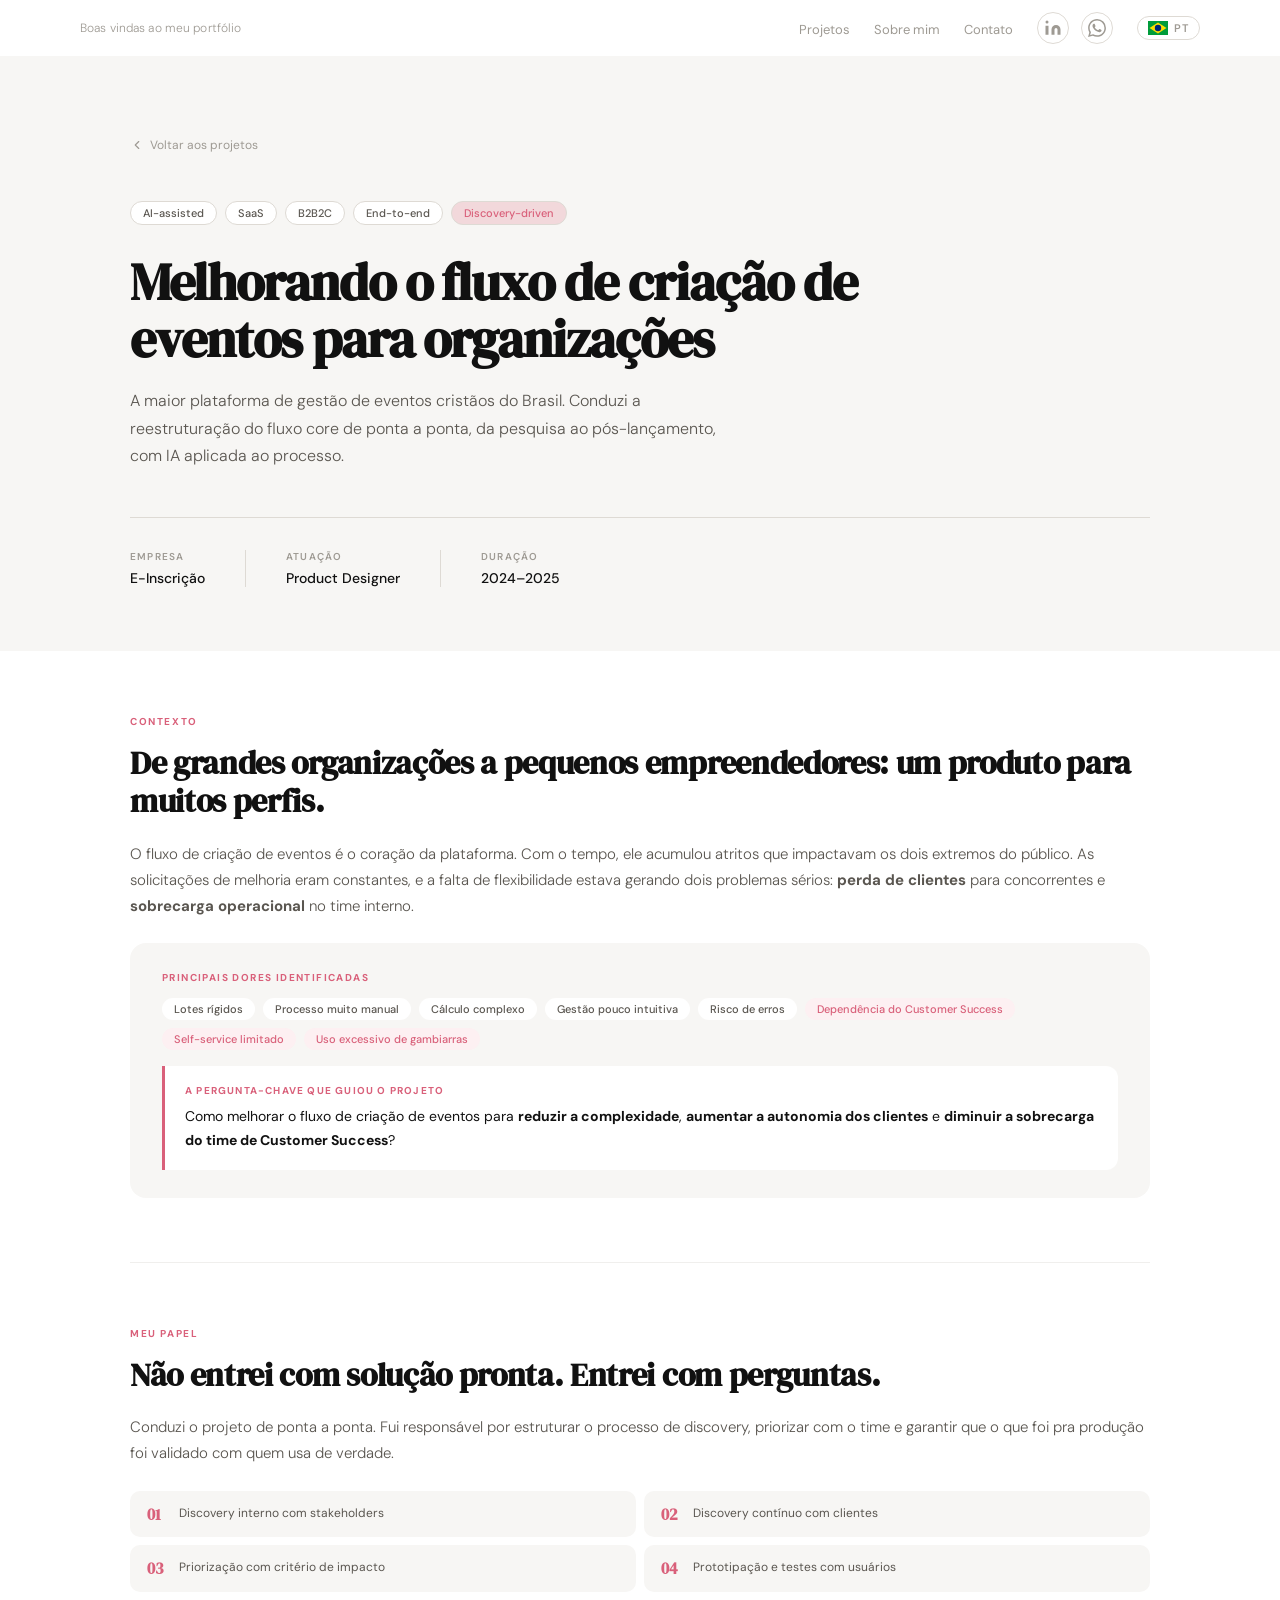
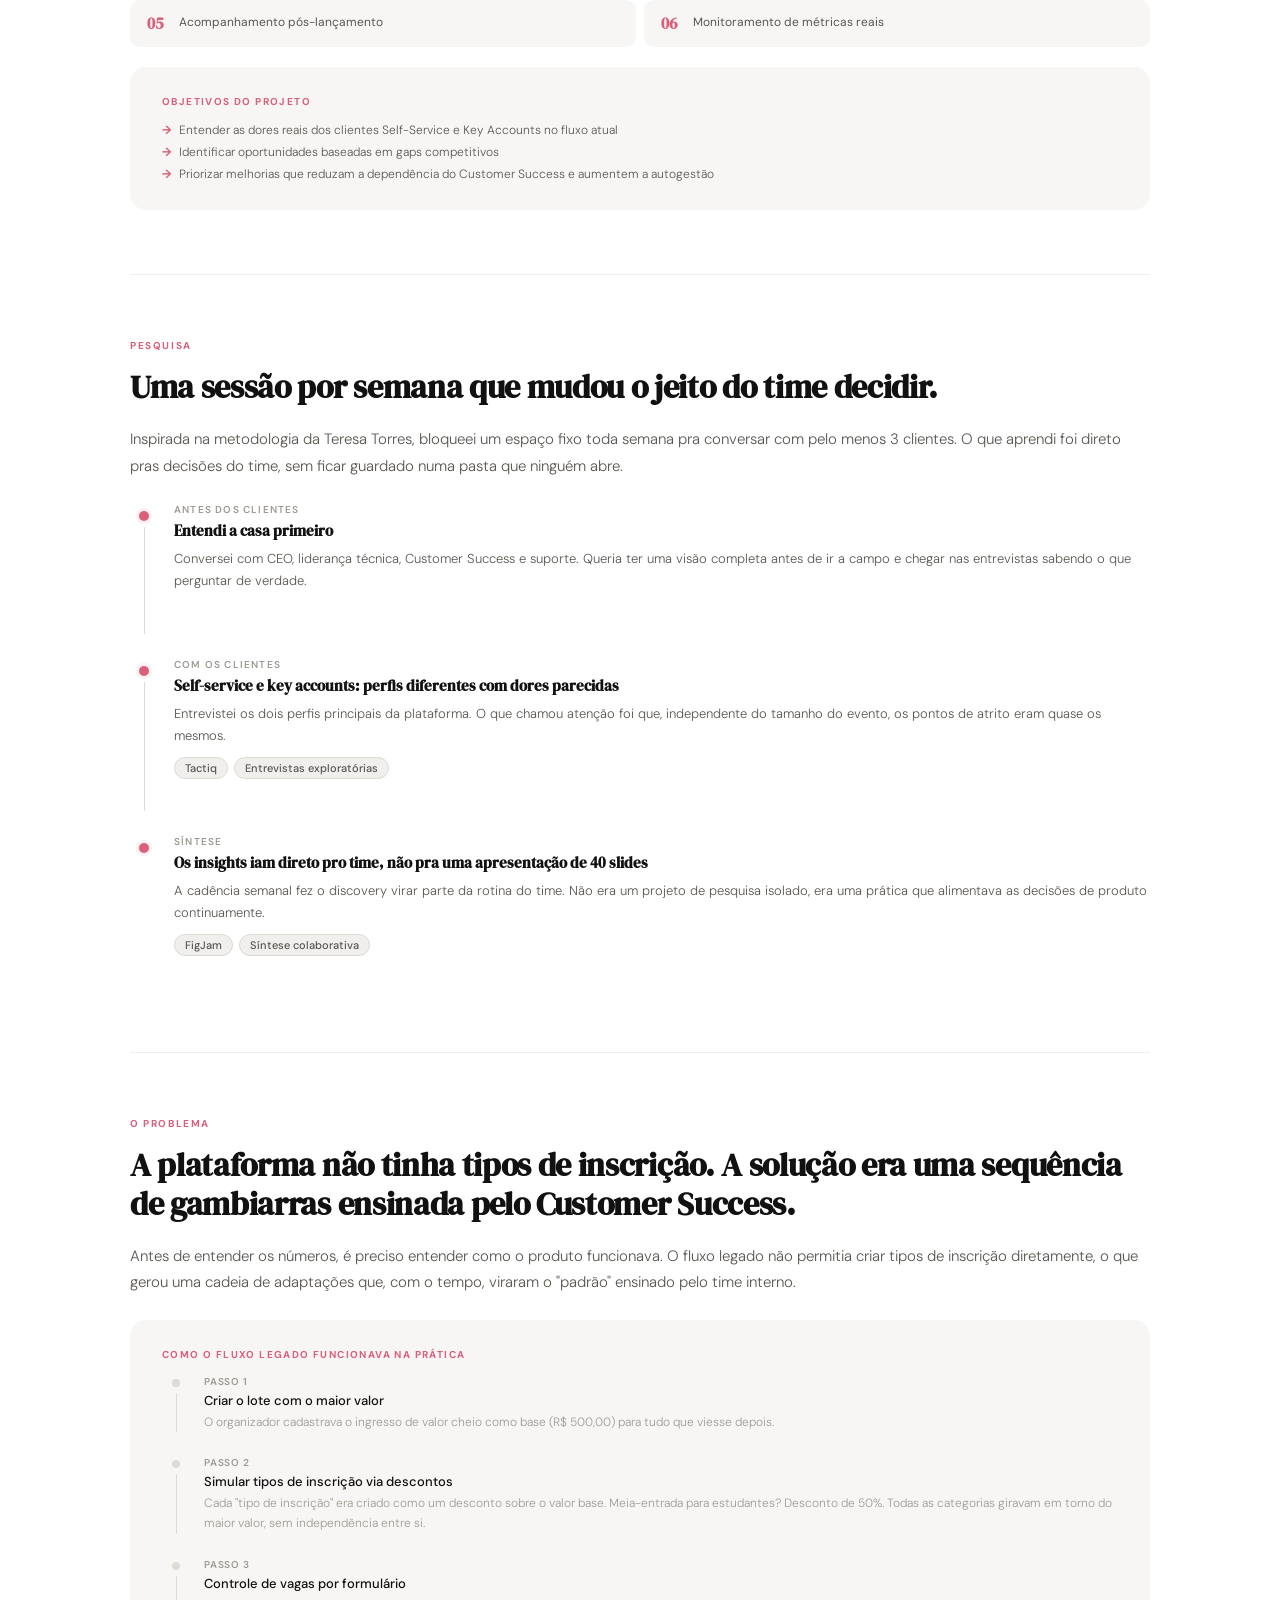
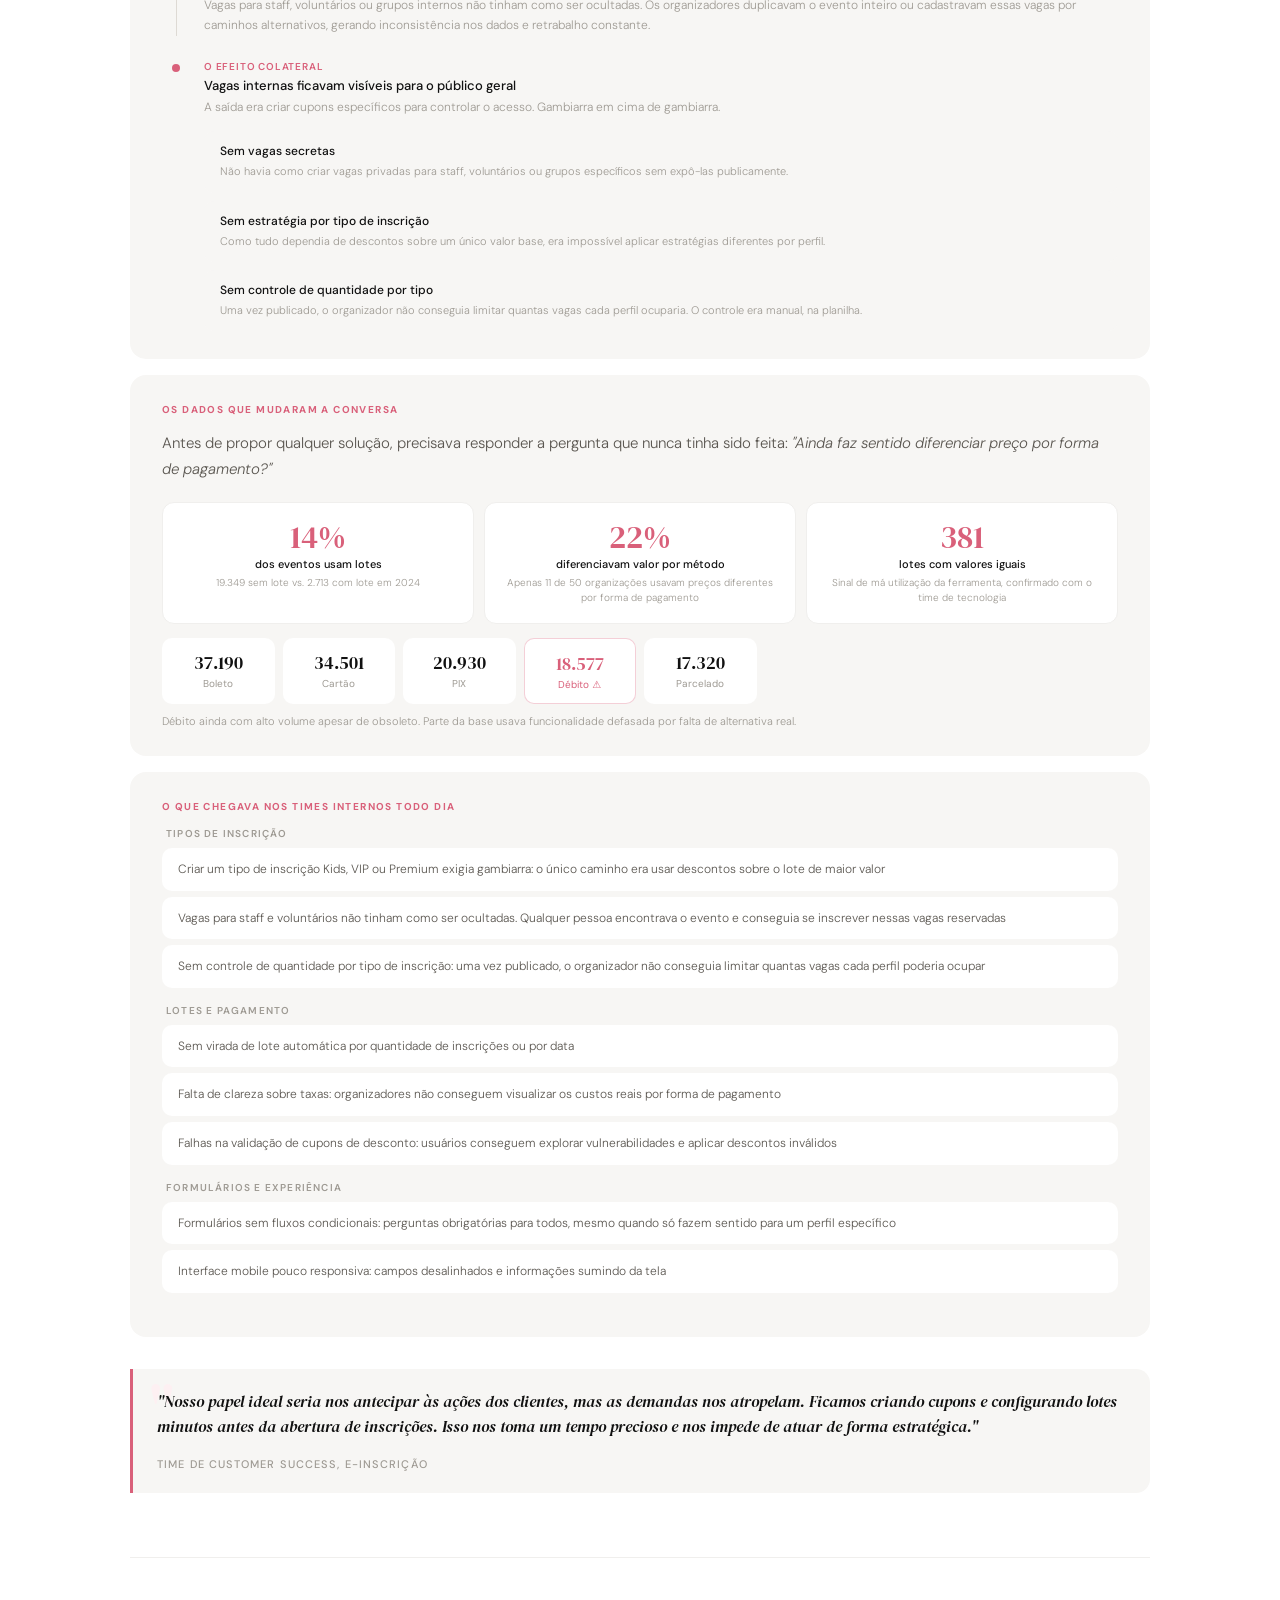
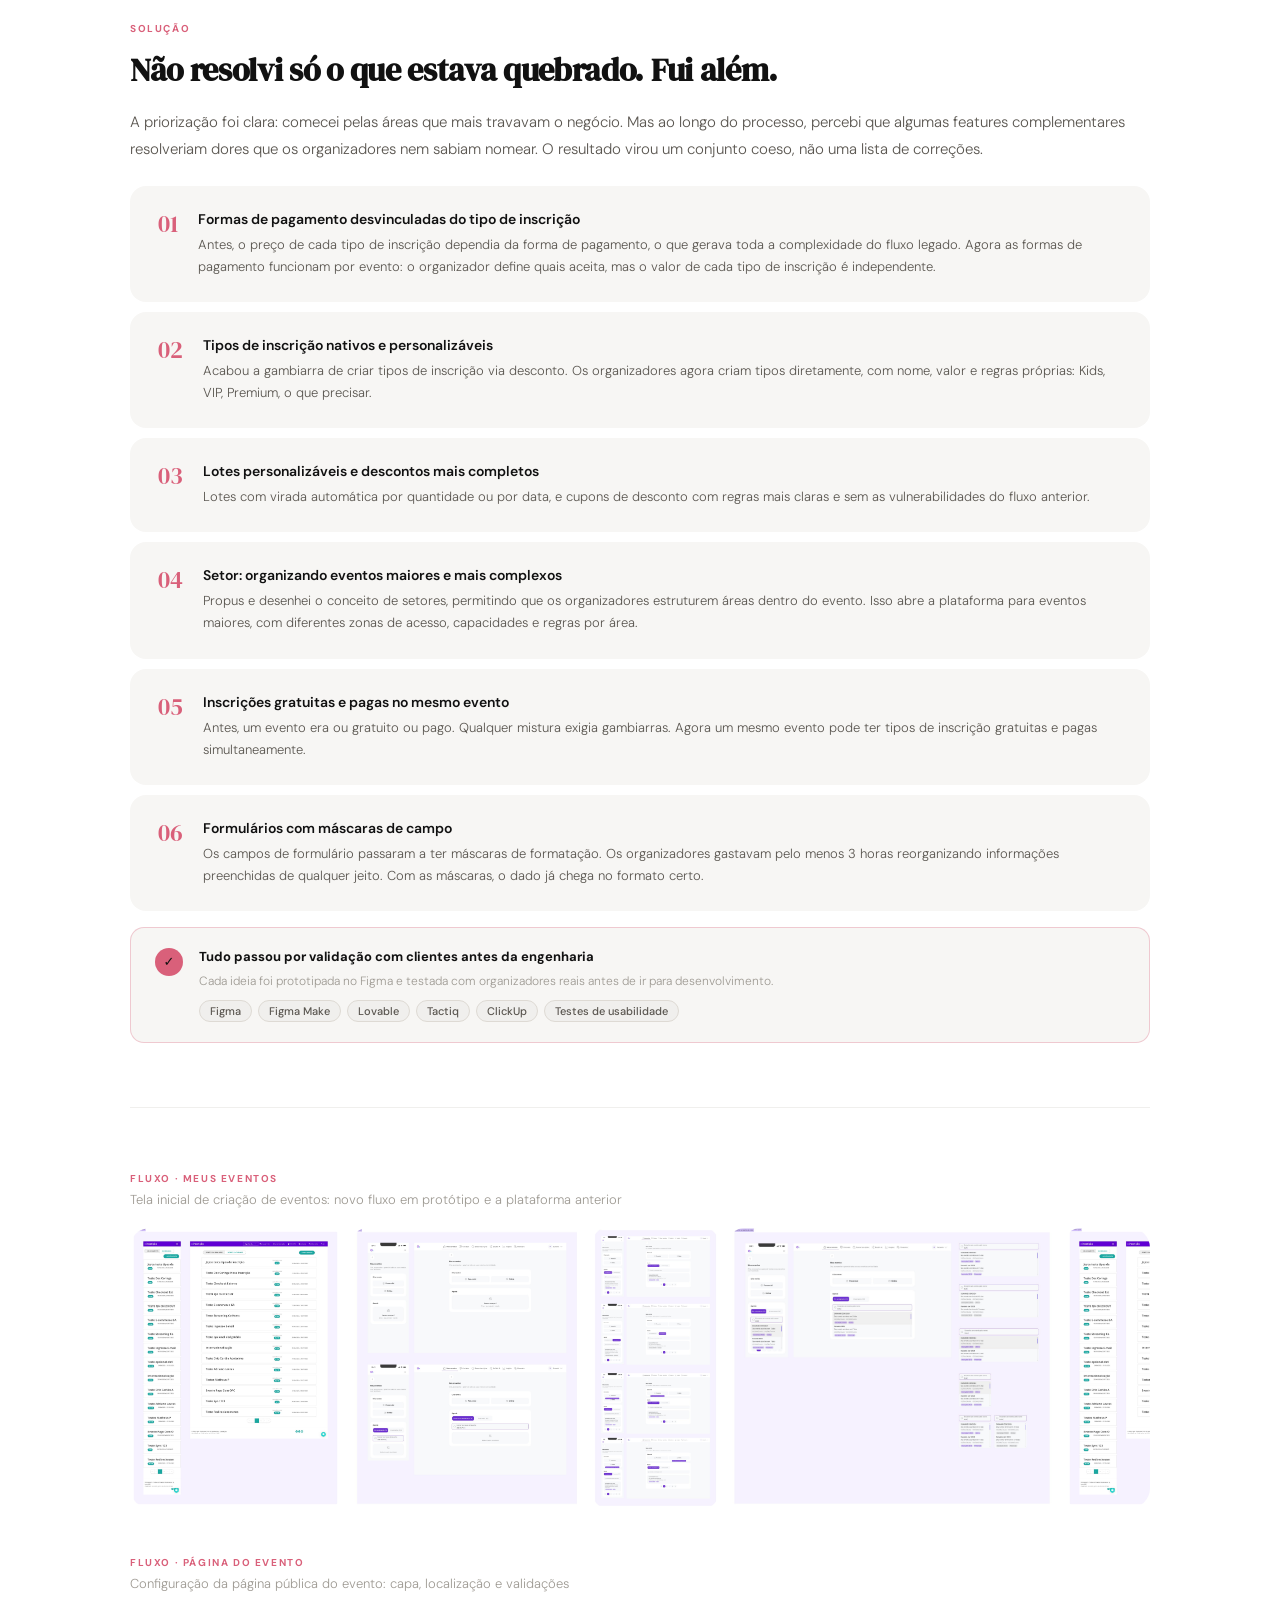
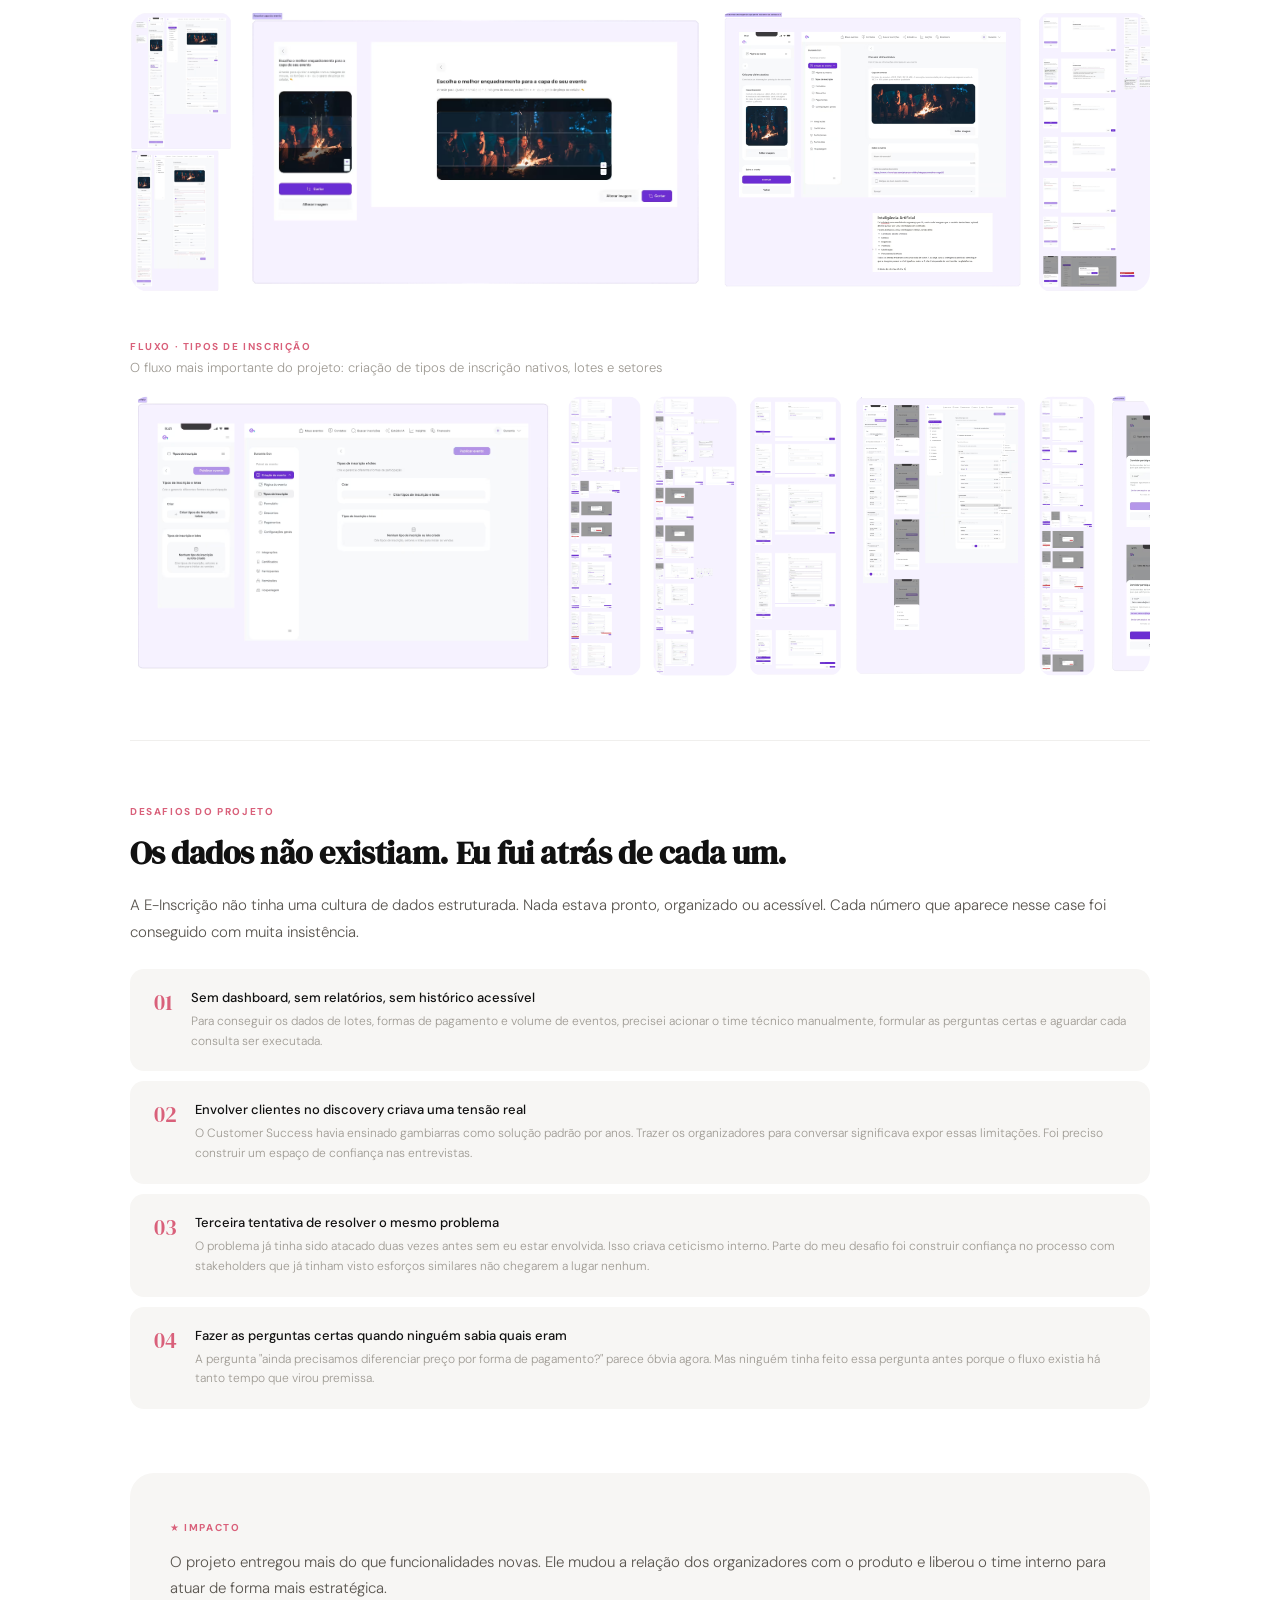
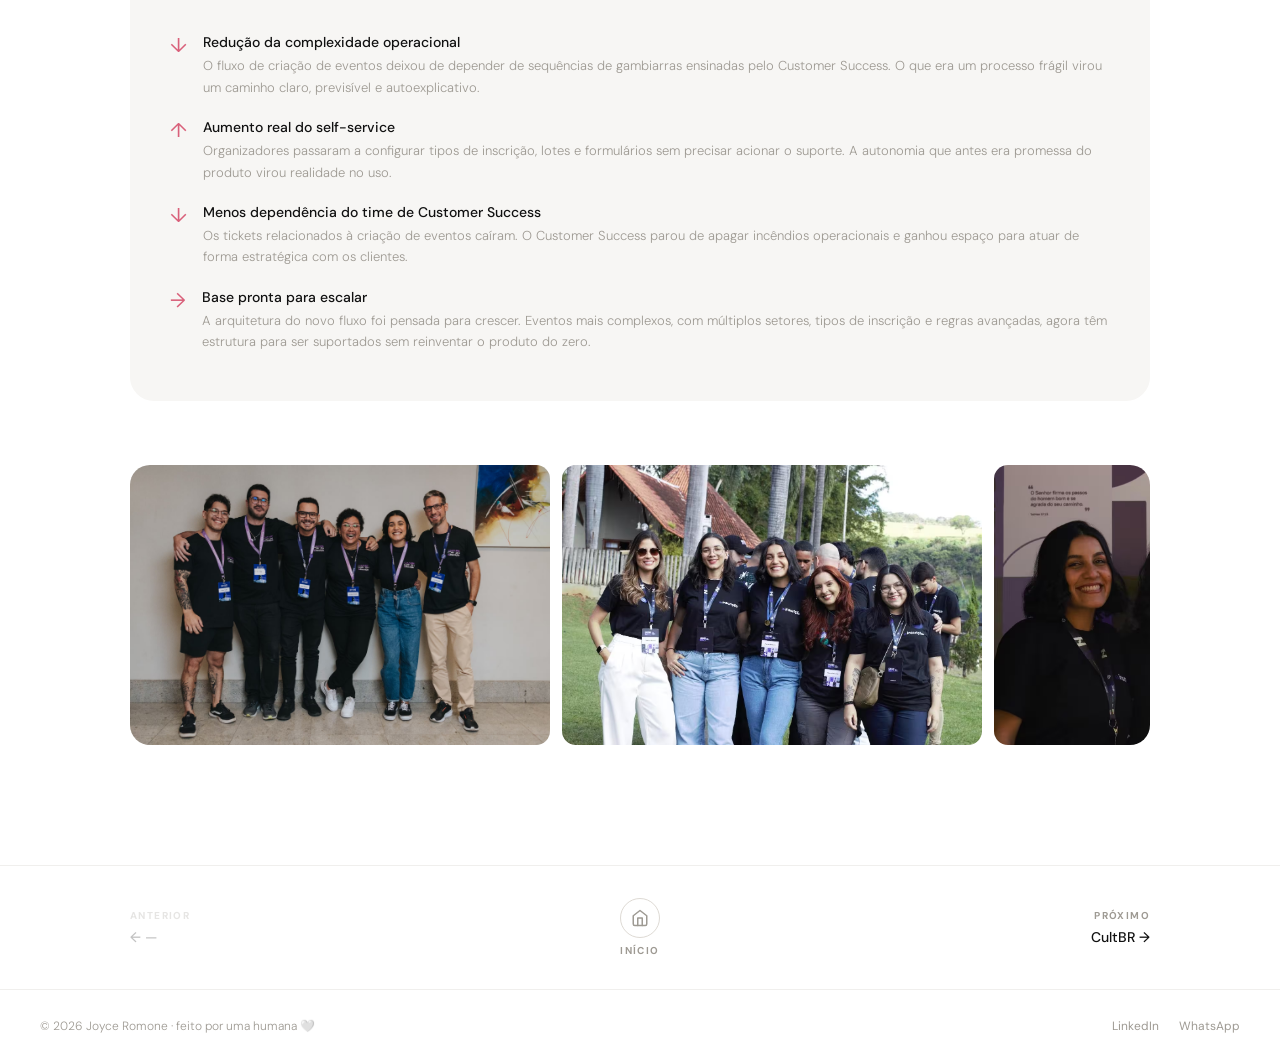
==== commit b2187bc8: "ultima atualizacao hoje do meu site" ====
--- a/case-einscricao.html
+++ b/case-einscricao.html
@@ -559,6 +559,68 @@
       .case-nav__title { font-size: 12px; }
     }
 
+    /* ── LIGHTBOX ── */
+    .lightbox-overlay {
+      display: none;
+      position: fixed;
+      inset: 0;
+      background: rgba(0,0,0,.85);
+      z-index: 1000;
+      align-items: center;
+      justify-content: center;
+      padding: 24px;
+      cursor: zoom-out;
+    }
+    .lightbox-overlay.open { display: flex; }
+    .lightbox-img {
+      max-width: 92vw;
+      max-height: 90vh;
+      object-fit: contain;
+      border-radius: 12px;
+      box-shadow: 0 24px 80px rgba(0,0,0,.5);
+      cursor: default;
+    }
+    .lightbox-close {
+      position: fixed;
+      top: 20px;
+      right: 24px;
+      width: 40px;
+      height: 40px;
+      border-radius: 50%;
+      background: rgba(255,255,255,.15);
+      border: none;
+      color: white;
+      font-size: 20px;
+      cursor: pointer;
+      display: flex;
+      align-items: center;
+      justify-content: center;
+      transition: background .2s;
+      z-index: 1001;
+    }
+    .lightbox-close:hover { background: rgba(255,255,255,.3); }
+    .lightbox-nav {
+      position: fixed;
+      top: 50%;
+      transform: translateY(-50%);
+      width: 44px;
+      height: 44px;
+      border-radius: 50%;
+      background: rgba(255,255,255,.15);
+      border: none;
+      color: white;
+      font-size: 20px;
+      cursor: pointer;
+      display: flex;
+      align-items: center;
+      justify-content: center;
+      transition: background .2s;
+      z-index: 1001;
+    }
+    .lightbox-nav:hover { background: rgba(255,255,255,.3); }
+    .lightbox-nav--prev { left: 20px; }
+    .lightbox-nav--next { right: 20px; }
+    .case-marquee__group img { cursor: zoom-in; }
   </style>
 </head>
 <body class="case-page">
@@ -749,7 +811,7 @@
         <span class="case-box__label">Como o fluxo legado funcionava na prática</span>
         <div class="flow-step">
           <div class="flow-step__spine"><div class="flow-step__dot"></div><div class="flow-step__line"></div></div>
-          <div><div class="flow-step__label">Passo 1</div><p class="flow-step__title">Criar o lote com o maior valor</p><p class="flow-step__desc">O organizador cadastrava o ingresso de valor cheio como base — R$ 500,00 — para tudo que viesse depois.</p></div>
+          <div><div class="flow-step__label">Passo 1</div><p class="flow-step__title">Criar o lote com o maior valor</p><p class="flow-step__desc">O organizador cadastrava o ingresso de valor cheio como base (R$ 500,00) para tudo que viesse depois.</p></div>
         </div>
         <div class="flow-step">
           <div class="flow-step__spine"><div class="flow-step__dot"></div><div class="flow-step__line"></div></div>
@@ -757,7 +819,7 @@
         </div>
         <div class="flow-step">
           <div class="flow-step__spine"><div class="flow-step__dot"></div><div class="flow-step__line"></div></div>
-          <div><div class="flow-step__label">Passo 3</div><p class="flow-step__title">Controle de vagas por formulário</p><p class="flow-step__desc">Vagas para staff, voluntários ou grupos internos não tinham como ser ocultadas. Os organizadores duplicavam o evento inteiro ou cadastravam essas vagas por caminhos alternativos — gambiarra que gerava inconsistência nos dados e retrabalho constante.</p></div>
+          <div><div class="flow-step__label">Passo 3</div><p class="flow-step__title">Controle de vagas por formulário</p><p class="flow-step__desc">Vagas para staff, voluntários ou grupos internos não tinham como ser ocultadas. Os organizadores duplicavam o evento inteiro ou cadastravam essas vagas por caminhos alternativos, gerando inconsistência nos dados e retrabalho constante.</p></div>
         </div>
         <div class="flow-step" style="padding-bottom:0;">
           <div class="flow-step__spine"><div class="flow-step__dot flow-step__dot--pink"></div></div>
@@ -832,6 +894,82 @@
             <span class="tool-pill">Tactiq</span>
             <span class="tool-pill">ClickUp</span>
             <span class="tool-pill">Testes de usabilidade</span>
+          </div>
+        </div>
+      </div>
+    </div>
+
+    <div class="case-divider"></div>
+
+    <!-- MARQUEE PROTÓTIPOS — Meus Eventos -->
+    <div class="case-marquee-wrap" style="margin-top:64px;">
+      <div style="font-size:10px;font-weight:700;letter-spacing:.16em;text-transform:uppercase;color:var(--pink);margin-bottom:6px;">Fluxo · Meus Eventos</div>
+      <p style="font-size:13px;font-weight:300;color:var(--gray-3);margin-bottom:20px;">Tela inicial de criação de eventos: novo fluxo em protótipo e a plataforma anterior</p>
+      <div class="case-marquee__track">
+        <div class="case-marquee__inner">
+          <div class="case-marquee__group">
+            <img src="images/einscricao-proto-03-legado.avif" alt="Meus Eventos legado" onclick="openLightbox(0)" />
+            <img src="images/einscricao-proto-01.avif" alt="Meus Eventos empty state" onclick="openLightbox(1)" />
+            <img src="images/einscricao-proto-04.avif" alt="Meus Eventos novo fluxo" onclick="openLightbox(2)" />
+            <img src="images/einscricao-proto-02.avif" alt="Encontrar evento pelo nome" onclick="openLightbox(3)" />
+          </div>
+          <div class="case-marquee__group" aria-hidden="true">
+            <img src="images/einscricao-proto-03-legado.avif" alt="" />
+            <img src="images/einscricao-proto-01.avif" alt="" />
+            <img src="images/einscricao-proto-04.avif" alt="" />
+            <img src="images/einscricao-proto-02.avif" alt="" />
+          </div>
+        </div>
+      </div>
+    </div>
+
+    <!-- MARQUEE PROTÓTIPOS — Página do Evento -->
+    <div class="case-marquee-wrap" style="margin-top:48px;">
+      <div style="font-size:10px;font-weight:700;letter-spacing:.16em;text-transform:uppercase;color:var(--pink);margin-bottom:6px;">Fluxo · Página do Evento</div>
+      <p style="font-size:13px;font-weight:300;color:var(--gray-3);margin-bottom:20px;">Configuração da página pública do evento: capa, localização e validações</p>
+      <div class="case-marquee__track">
+        <div class="case-marquee__inner">
+          <div class="case-marquee__group">
+            <img src="images/einscricao-proto-05.avif" alt="Página do evento" onclick="openLightbox2(0)" />
+            <img src="images/einscricao-proto-06.avif" alt="Recortar capa do evento" onclick="openLightbox2(1)" />
+            <img src="images/einscricao-proto-07.avif" alt="Erro ao enviar imagem de capa" onclick="openLightbox2(2)" />
+            <img src="images/einscricao-proto-08.avif" alt="Local do evento" onclick="openLightbox2(3)" />
+            <img src="images/einscricao-proto-09.avif" alt="Definição de capa" onclick="openLightbox2(4)" />
+          </div>
+          <div class="case-marquee__group" aria-hidden="true">
+            <img src="images/einscricao-proto-05.avif" alt="" />
+            <img src="images/einscricao-proto-06.avif" alt="" />
+            <img src="images/einscricao-proto-07.avif" alt="" />
+            <img src="images/einscricao-proto-08.avif" alt="" />
+            <img src="images/einscricao-proto-09.avif" alt="" />
+          </div>
+        </div>
+      </div>
+    </div>
+
+    <!-- MARQUEE PROTÓTIPOS — Tipos de Inscrição -->
+    <div class="case-marquee-wrap" style="margin-top:48px;">
+      <div style="font-size:10px;font-weight:700;letter-spacing:.16em;text-transform:uppercase;color:var(--pink);margin-bottom:6px;">Fluxo · Tipos de Inscrição</div>
+      <p style="font-size:13px;font-weight:300;color:var(--gray-3);margin-bottom:20px;">O fluxo mais importante do projeto: criação de tipos de inscrição nativos, lotes e setores</p>
+      <div class="case-marquee__track">
+        <div class="case-marquee__inner">
+          <div class="case-marquee__group">
+            <img src="images/einscricao-proto-15.avif" alt="Empty state tipos de inscrição" onclick="openLightbox3(0)" />
+            <img src="images/einscricao-proto-10.avif" alt="Tipos de inscrição" onclick="openLightbox3(1)" />
+            <img src="images/einscricao-proto-16.avif" alt="Lotes" onclick="openLightbox3(2)" />
+            <img src="images/einscricao-proto-14.avif" alt="2º Lote" onclick="openLightbox3(3)" />
+            <img src="images/einscricao-proto-11.avif" alt="Lotes criados" onclick="openLightbox3(4)" />
+            <img src="images/einscricao-proto-12.avif" alt="Setor" onclick="openLightbox3(5)" />
+            <img src="images/einscricao-proto-13.avif" alt="Enviar convites" onclick="openLightbox3(6)" />
+          </div>
+          <div class="case-marquee__group" aria-hidden="true">
+            <img src="images/einscricao-proto-15.avif" alt="" />
+            <img src="images/einscricao-proto-10.avif" alt="" />
+            <img src="images/einscricao-proto-16.avif" alt="" />
+            <img src="images/einscricao-proto-14.avif" alt="" />
+            <img src="images/einscricao-proto-11.avif" alt="" />
+            <img src="images/einscricao-proto-12.avif" alt="" />
+            <img src="images/einscricao-proto-13.avif" alt="" />
           </div>
         </div>
       </div>
@@ -924,5 +1062,150 @@
   </footer>
 
   <script src="script.js"></script>
+
+  <!-- LIGHTBOX -->
+  <div class="lightbox-overlay" id="lightboxOverlay" onclick="closeLightbox(event)">
+    <button class="lightbox-close" onclick="closeLightboxBtn()" aria-label="Fechar">✕</button>
+    <button class="lightbox-nav lightbox-nav--prev" onclick="lightboxNav(-1, event)" aria-label="Anterior">&#8592;</button>
+    <img class="lightbox-img" id="lightboxImg" src="" alt="" />
+    <button class="lightbox-nav lightbox-nav--next" onclick="lightboxNav(1, event)" aria-label="Próximo">&#8594;</button>
+  </div>
+  <script>
+    const lightboxImages = [
+      { src: 'images/einscricao-proto-03-legado.avif', alt: 'Meus Eventos legado' },
+      { src: 'images/einscricao-proto-01.avif', alt: 'Meus Eventos empty state' },
+      { src: 'images/einscricao-proto-04.avif', alt: 'Meus Eventos novo fluxo' },
+      { src: 'images/einscricao-proto-02.avif', alt: 'Encontrar evento pelo nome' },
+    ];
+    let lightboxIdx = 0;
+
+    function openLightbox(idx) {
+      lightboxIdx = idx;
+      const img = document.getElementById('lightboxImg');
+      img.src = lightboxImages[lightboxIdx].src;
+      img.alt = lightboxImages[lightboxIdx].alt;
+      document.getElementById('lightboxOverlay').classList.add('open');
+      document.body.style.overflow = 'hidden';
+    }
+    function closeLightbox(e) {
+      if (e.target === document.getElementById('lightboxOverlay')) {
+        closeLightboxBtn();
+      }
+    }
+    function closeLightboxBtn() {
+      document.getElementById('lightboxOverlay').classList.remove('open');
+      document.body.style.overflow = '';
+    }
+    function lightboxNav(dir, e) {
+      e.stopPropagation();
+      lightboxIdx = (lightboxIdx + dir + lightboxImages.length) % lightboxImages.length;
+      const img = document.getElementById('lightboxImg');
+      img.src = lightboxImages[lightboxIdx].src;
+      img.alt = lightboxImages[lightboxIdx].alt;
+    }
+    document.addEventListener('keydown', e => {
+      const overlay = document.getElementById('lightboxOverlay');
+      if (!overlay.classList.contains('open')) return;
+      if (e.key === 'Escape') closeLightboxBtn();
+      if (e.key === 'ArrowRight') lightboxNav(1, { stopPropagation: () => {} });
+      if (e.key === 'ArrowLeft') lightboxNav(-1, { stopPropagation: () => {} });
+    });
+  </script>
+  <!-- LIGHTBOX 2 — Página do Evento -->
+  <div class="lightbox-overlay" id="lightboxOverlay2" onclick="closeLightbox2(event)">
+    <button class="lightbox-close" onclick="closeLightboxBtn2()" aria-label="Fechar">✕</button>
+    <button class="lightbox-nav lightbox-nav--prev" onclick="lightboxNav2(-1, event)" aria-label="Anterior">&#8592;</button>
+    <img class="lightbox-img" id="lightboxImg2" src="" alt="" />
+    <button class="lightbox-nav lightbox-nav--next" onclick="lightboxNav2(1, event)" aria-label="Próximo">&#8594;</button>
+  </div>
+  <script>
+    const lightboxImages2 = [
+      { src: 'images/einscricao-proto-05.avif', alt: 'Página do evento' },
+      { src: 'images/einscricao-proto-06.avif', alt: 'Recortar capa do evento' },
+      { src: 'images/einscricao-proto-07.avif', alt: 'Erro ao enviar imagem de capa' },
+      { src: 'images/einscricao-proto-08.avif', alt: 'Local do evento' },
+      { src: 'images/einscricao-proto-09.avif', alt: 'Definição de capa' },
+    ];
+    let lightboxIdx2 = 0;
+
+    function openLightbox2(idx) {
+      lightboxIdx2 = idx;
+      const img = document.getElementById('lightboxImg2');
+      img.src = lightboxImages2[lightboxIdx2].src;
+      img.alt = lightboxImages2[lightboxIdx2].alt;
+      document.getElementById('lightboxOverlay2').classList.add('open');
+      document.body.style.overflow = 'hidden';
+    }
+    function closeLightbox2(e) {
+      if (e.target === document.getElementById('lightboxOverlay2')) closeLightboxBtn2();
+    }
+    function closeLightboxBtn2() {
+      document.getElementById('lightboxOverlay2').classList.remove('open');
+      document.body.style.overflow = '';
+    }
+    function lightboxNav2(dir, e) {
+      e.stopPropagation();
+      lightboxIdx2 = (lightboxIdx2 + dir + lightboxImages2.length) % lightboxImages2.length;
+      const img = document.getElementById('lightboxImg2');
+      img.src = lightboxImages2[lightboxIdx2].src;
+      img.alt = lightboxImages2[lightboxIdx2].alt;
+    }
+    document.addEventListener('keydown', e => {
+      const overlay2 = document.getElementById('lightboxOverlay2');
+      if (!overlay2.classList.contains('open')) return;
+      if (e.key === 'Escape') closeLightboxBtn2();
+      if (e.key === 'ArrowRight') lightboxNav2(1, { stopPropagation: () => {} });
+      if (e.key === 'ArrowLeft') lightboxNav2(-1, { stopPropagation: () => {} });
+    });
+  </script>
+  <!-- LIGHTBOX 3 — Tipos de Inscrição -->
+  <div class="lightbox-overlay" id="lightboxOverlay3" onclick="closeLightbox3(event)">
+    <button class="lightbox-close" onclick="closeLightboxBtn3()" aria-label="Fechar">✕</button>
+    <button class="lightbox-nav lightbox-nav--prev" onclick="lightboxNav3(-1, event)" aria-label="Anterior">&#8592;</button>
+    <img class="lightbox-img" id="lightboxImg3" src="" alt="" />
+    <button class="lightbox-nav lightbox-nav--next" onclick="lightboxNav3(1, event)" aria-label="Próximo">&#8594;</button>
+  </div>
+  <script>
+    const lightboxImages3 = [
+      { src: 'images/einscricao-proto-15.avif', alt: 'Empty state tipos de inscrição' },
+      { src: 'images/einscricao-proto-10.avif', alt: 'Tipos de inscrição' },
+      { src: 'images/einscricao-proto-16.avif', alt: 'Lotes' },
+      { src: 'images/einscricao-proto-14.avif', alt: '2º Lote' },
+      { src: 'images/einscricao-proto-11.avif', alt: 'Lotes criados' },
+      { src: 'images/einscricao-proto-12.avif', alt: 'Setor' },
+      { src: 'images/einscricao-proto-13.avif', alt: 'Enviar convites' },
+    ];
+    let lightboxIdx3 = 0;
+
+    function openLightbox3(idx) {
+      lightboxIdx3 = idx;
+      const img = document.getElementById('lightboxImg3');
+      img.src = lightboxImages3[lightboxIdx3].src;
+      img.alt = lightboxImages3[lightboxIdx3].alt;
+      document.getElementById('lightboxOverlay3').classList.add('open');
+      document.body.style.overflow = 'hidden';
+    }
+    function closeLightbox3(e) {
+      if (e.target === document.getElementById('lightboxOverlay3')) closeLightboxBtn3();
+    }
+    function closeLightboxBtn3() {
+      document.getElementById('lightboxOverlay3').classList.remove('open');
+      document.body.style.overflow = '';
+    }
+    function lightboxNav3(dir, e) {
+      e.stopPropagation();
+      lightboxIdx3 = (lightboxIdx3 + dir + lightboxImages3.length) % lightboxImages3.length;
+      const img = document.getElementById('lightboxImg3');
+      img.src = lightboxImages3[lightboxIdx3].src;
+      img.alt = lightboxImages3[lightboxIdx3].alt;
+    }
+    document.addEventListener('keydown', e => {
+      const overlay3 = document.getElementById('lightboxOverlay3');
+      if (!overlay3.classList.contains('open')) return;
+      if (e.key === 'Escape') closeLightboxBtn3();
+      if (e.key === 'ArrowRight') lightboxNav3(1, { stopPropagation: () => {} });
+      if (e.key === 'ArrowLeft') lightboxNav3(-1, { stopPropagation: () => {} });
+    });
+  </script>
 </body>
 </html>
